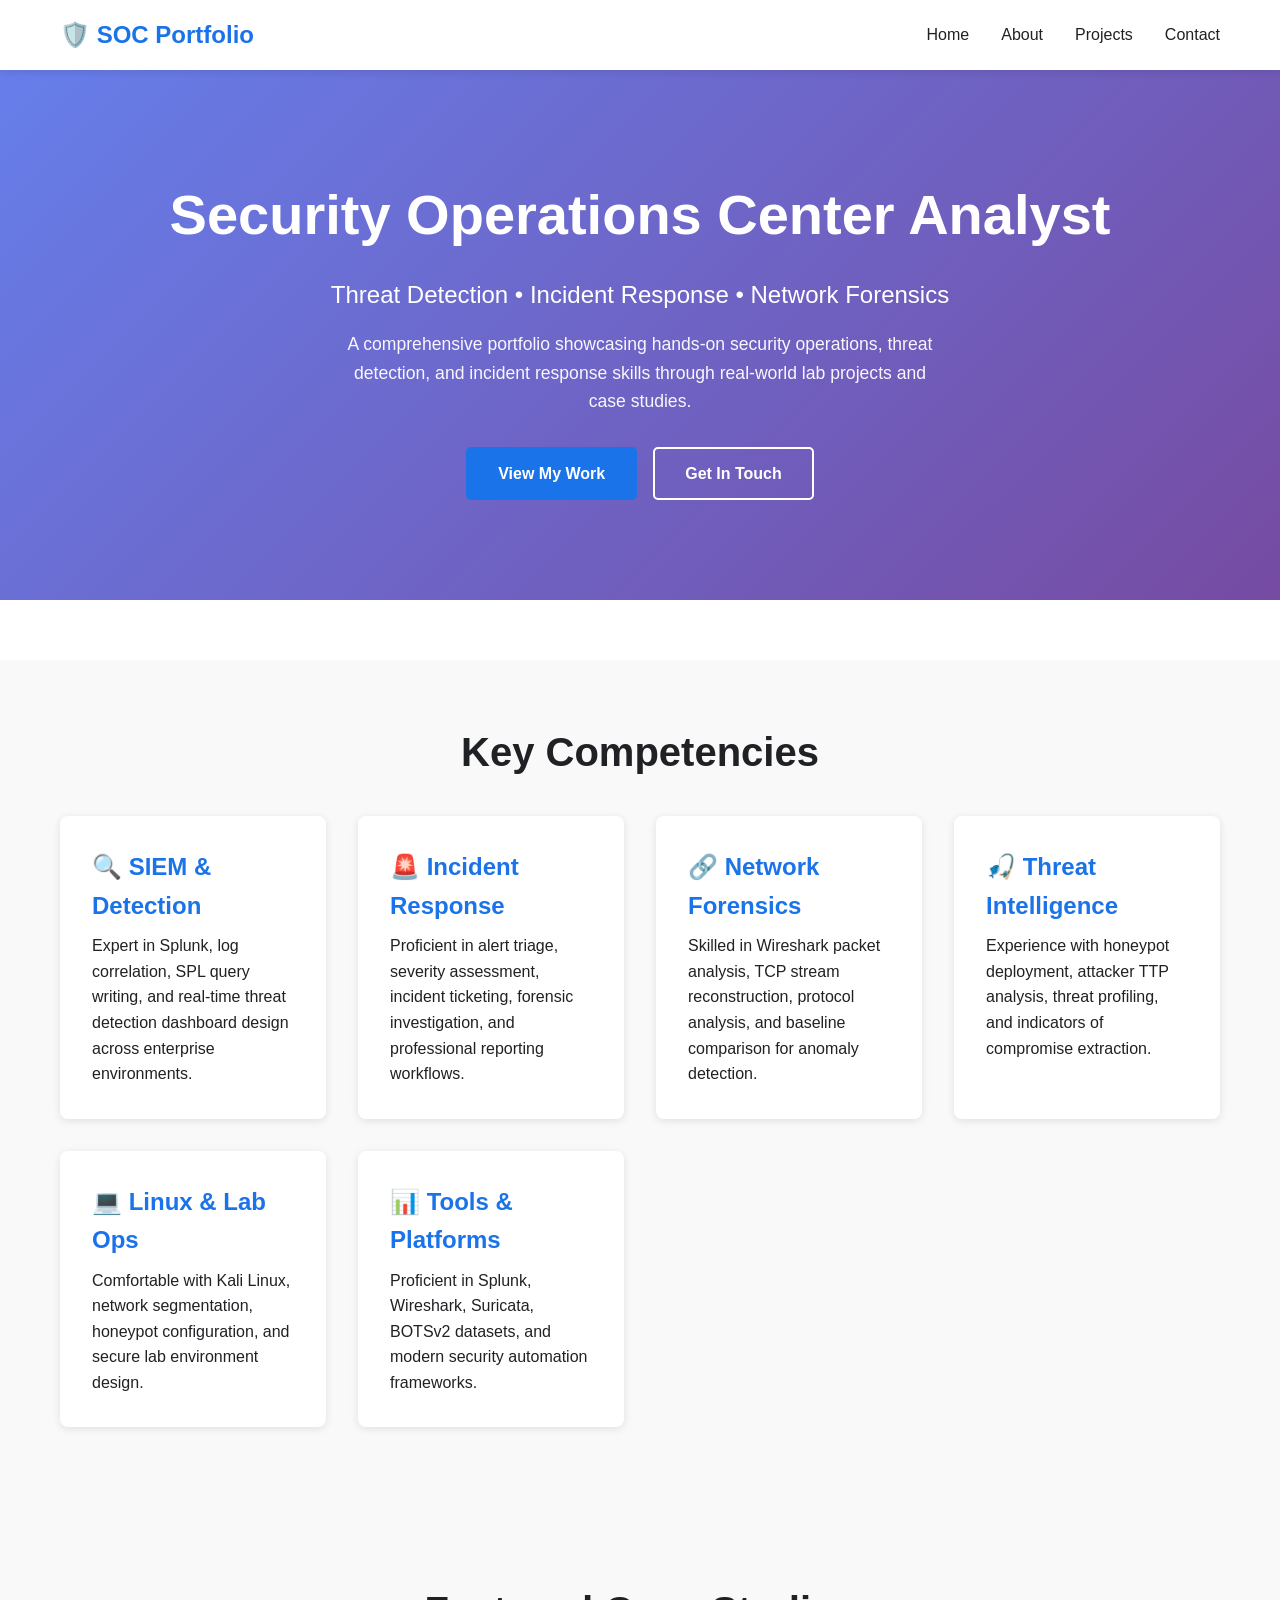
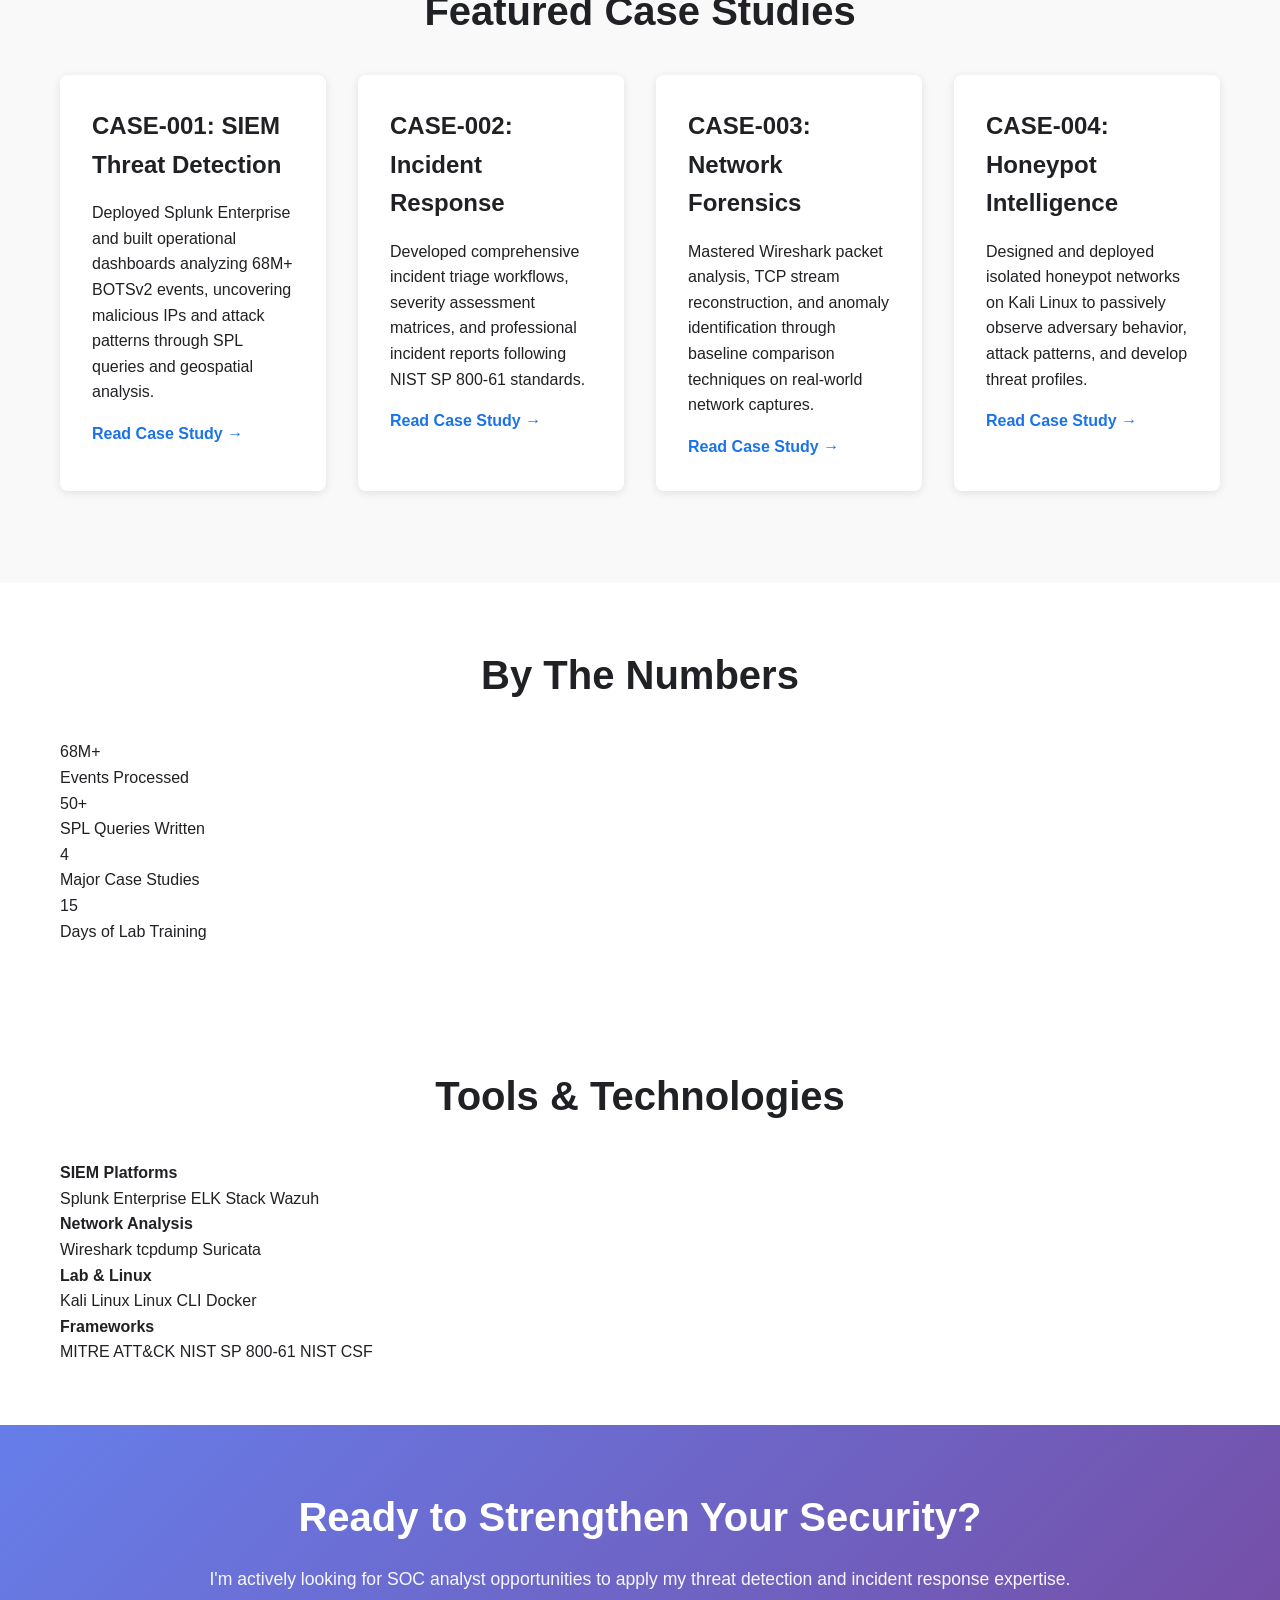
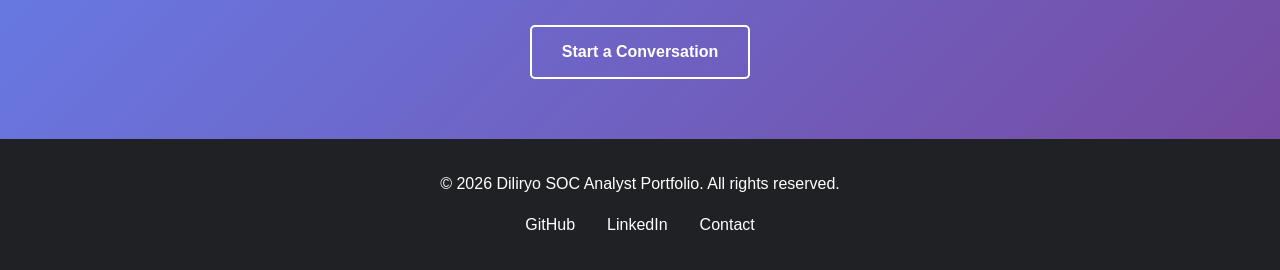
==== index.html @ 7dbeb52b "Create homepage index.html for portfolio website" ====
<!DOCTYPE html>
<html lang="en">
<head>
    <meta charset="UTF-8">
    <meta name="viewport" content="width=device-width, initial-scale=1.0">
    <title>SOC Analyst Portfolio | Threat Detection & Incident Response</title>
    <link rel="stylesheet" href="styles.css">
</head>
<body>
    <!-- Navigation -->
    <nav class="navbar">
        <div class="container">
            <div class="logo">🛡️ SOC Portfolio</div>
            <ul class="nav-links">
                <li><a href="index.html" class="active">Home</a></li>
                <li><a href="about.html">About</a></li>
                <li><a href="projects.html">Projects</a></li>
                <li><a href="contact.html">Contact</a></li>
            </ul>
        </div>
    </nav>

    <!-- Hero Section -->
    <section class="hero">
        <div class="container">
            <div class="hero-content">
                <h1>Security Operations Center Analyst</h1>
                <p class="tagline">Threat Detection • Incident Response • Network Forensics</p>
                <p class="subtitle">
                    A comprehensive portfolio showcasing hands-on security operations, threat detection, and incident response 
                    skills through real-world lab projects and case studies.
                </p>
                <div class="hero-buttons">
                    <a href="projects.html" class="btn btn-primary">View My Work</a>
                    <a href="contact.html" class="btn btn-secondary">Get In Touch</a>
                </div>
            </div>
        </div>
    </section>

    <!-- Skills Preview -->
    <section class="skills-preview">
        <div class="container">
            <h2>Key Competencies</h2>
            <div class="skills-grid">
                <div class="skill-card">
                    <h3>🔍 SIEM & Detection</h3>
                    <p>Expert in Splunk, log correlation, SPL query writing, and real-time threat detection dashboard design across enterprise environments.</p>
                </div>
                <div class="skill-card">
                    <h3>🚨 Incident Response</h3>
                    <p>Proficient in alert triage, severity assessment, incident ticketing, forensic investigation, and professional reporting workflows.</p>
                </div>
                <div class="skill-card">
                    <h3>🔗 Network Forensics</h3>
                    <p>Skilled in Wireshark packet analysis, TCP stream reconstruction, protocol analysis, and baseline comparison for anomaly detection.</p>
                </div>
                <div class="skill-card">
                    <h3>🎣 Threat Intelligence</h3>
                    <p>Experience with honeypot deployment, attacker TTP analysis, threat profiling, and indicators of compromise extraction.</p>
                </div>
                <div class="skill-card">
                    <h3>💻 Linux & Lab Ops</h3>
                    <p>Comfortable with Kali Linux, network segmentation, honeypot configuration, and secure lab environment design.</p>
                </div>
                <div class="skill-card">
                    <h3>📊 Tools & Platforms</h3>
                    <p>Proficient in Splunk, Wireshark, Suricata, BOTSv2 datasets, and modern security automation frameworks.</p>
                </div>
            </div>
        </div>
    </section>

    <!-- Featured Projects -->
    <section class="featured-projects">
        <div class="container">
            <h2>Featured Case Studies</h2>
            <div class="projects-grid">
                <div class="project-card">
                    <h3>CASE-001: SIEM Threat Detection</h3>
                    <p>Deployed Splunk Enterprise and built operational dashboards analyzing 68M+ BOTSv2 events, uncovering malicious IPs and attack patterns through SPL queries and geospatial analysis.</p>
                    <a href="projects.html#case-001">Read Case Study →</a>
                </div>
                <div class="project-card">
                    <h3>CASE-002: Incident Response</h3>
                    <p>Developed comprehensive incident triage workflows, severity assessment matrices, and professional incident reports following NIST SP 800-61 standards.</p>
                    <a href="projects.html#case-002">Read Case Study →</a>
                </div>
                <div class="project-card">
                    <h3>CASE-003: Network Forensics</h3>
                    <p>Mastered Wireshark packet analysis, TCP stream reconstruction, and anomaly identification through baseline comparison techniques on real-world network captures.</p>
                    <a href="projects.html#case-003">Read Case Study →</a>
                </div>
                <div class="project-card">
                    <h3>CASE-004: Honeypot Intelligence</h3>
                    <p>Designed and deployed isolated honeypot networks on Kali Linux to passively observe adversary behavior, attack patterns, and develop threat profiles.</p>
                    <a href="projects.html#case-004">Read Case Study →</a>
                </div>
            </div>
        </div>
    </section>

    <!-- Key Stats -->
    <section class="stats-section">
        <div class="container">
            <h2>By The Numbers</h2>
            <div class="stats-grid">
                <div class="stat-card">
                    <div class="stat-number">68M+</div>
                    <div class="stat-label">Events Processed</div>
                </div>
                <div class="stat-card">
                    <div class="stat-number">50+</div>
                    <div class="stat-label">SPL Queries Written</div>
                </div>
                <div class="stat-card">
                    <div class="stat-number">4</div>
                    <div class="stat-label">Major Case Studies</div>
                </div>
                <div class="stat-card">
                    <div class="stat-number">15</div>
                    <div class="stat-label">Days of Lab Training</div>
                </div>
            </div>
        </div>
    </section>

    <!-- Tools & Stack -->
    <section class="tools-section">
        <div class="container">
            <h2>Tools & Technologies</h2>
            <div class="tools-list">
                <div class="tool-group">
                    <h4>SIEM Platforms</h4>
                    <span class="tool-tag">Splunk Enterprise</span>
                    <span class="tool-tag">ELK Stack</span>
                    <span class="tool-tag">Wazuh</span>
                </div>
                <div class="tool-group">
                    <h4>Network Analysis</h4>
                    <span class="tool-tag">Wireshark</span>
                    <span class="tool-tag">tcpdump</span>
                    <span class="tool-tag">Suricata</span>
                </div>
                <div class="tool-group">
                    <h4>Lab & Linux</h4>
                    <span class="tool-tag">Kali Linux</span>
                    <span class="tool-tag">Linux CLI</span>
                    <span class="tool-tag">Docker</span>
                </div>
                <div class="tool-group">
                    <h4>Frameworks</h4>
                    <span class="tool-tag">MITRE ATT&CK</span>
                    <span class="tool-tag">NIST SP 800-61</span>
                    <span class="tool-tag">NIST CSF</span>
                </div>
            </div>
        </div>
    </section>

    <!-- Call To Action -->
    <section class="cta">
        <div class="container">
            <h2>Ready to Strengthen Your Security?</h2>
            <p>I'm actively looking for SOC analyst opportunities to apply my threat detection and incident response expertise.</p>
            <a href="contact.html" class="btn btn-secondary">Start a Conversation</a>
        </div>
    </section>

    <!-- Footer -->
    <footer class="footer">
        <div class="container">
            <p>&copy; 2026 SOC Analyst Portfolio. All rights reserved.</p>
            <div class="social-links">
                <a href="https://github.com/diliryo" target="_blank">GitHub</a>
                <a href="https://linkedin.com/in/yourprofile" target="_blank">LinkedIn</a>
                <a href="contact.html">Contact</a>
            </div>
        </div>
    </footer>

    <script src="script.js"></script>
</body>
</html>
---- styles.css ----
/* General Styles */
* {
    margin: 0;
    padding: 0;
    box-sizing: border-box;
}

:root {
    --primary-color: #1a73e8;
    --secondary-color: #34a853;
    --accent-color: #fbbc04;
    --dark-bg: #1f1f1f;
    --light-bg: #ffffff;
    --text-dark: #202124;
    --text-light: #5f6368;
    --border-color: #dadce0;
}

body {
    font-family: -apple-system, BlinkMacSystemFont, 'Segoe UI', Roboto, 'Helvetica Neue', Arial, sans-serif;
    line-height: 1.6;
    color: var(--text-dark);
    background-color: var(--light-bg);
}

html {
    scroll-behavior: smooth;
}

.container {
    max-width: 1200px;
    margin: 0 auto;
    padding: 0 20px;
}

/* Navigation Bar */
.navbar {
    background: var(--light-bg);
    box-shadow: 0 2px 8px rgba(0,0,0,0.1);
    position: sticky;
    top: 0;
    z-index: 100;
}

.navbar .container {
    display: flex;
    justify-content: space-between;
    align-items: center;
    padding: 1rem 20px;
}

.logo {
    font-size: 1.5rem;
    font-weight: 700;
    color: var(--primary-color);
}

.nav-links {
    display: flex;
    list-style: none;
    gap: 2rem;
}

.nav-links a {
    text-decoration: none;
    color: var(--text-dark);
    font-weight: 500;
    transition: color 0.3s ease;
    position: relative;
}

.nav-links a:hover,
.nav-links a.active {
    color: var(--primary-color);
}

.nav-links a.active::after {
    content: '';
    position: absolute;
    bottom: -5px;
    left: 0;
    width: 100%;
    height: 3px;
    background: var(--primary-color);
    border-radius: 2px;
}

/* Hero Section */
.hero {
    background: linear-gradient(135deg, #667eea 0%, #764ba2 100%);
    color: white;
    padding: 100px 20px;
    text-align: center;
    margin-bottom: 60px;
}

.hero-content h1 {
    font-size: 3.5rem;
    margin-bottom: 1rem;
    font-weight: 700;
}

.tagline {
    font-size: 1.5rem;
    margin-bottom: 1rem;
    font-weight: 500;
}

.subtitle {
    font-size: 1.1rem;
    opacity: 0.95;
    margin-bottom: 2rem;
    max-width: 600px;
    margin-left: auto;
    margin-right: auto;
}

.hero-buttons {
    display: flex;
    gap: 1rem;
    justify-content: center;
    flex-wrap: wrap;
}

/* Buttons */
.btn {
    padding: 12px 30px;
    border-radius: 5px;
    text-decoration: none;
    font-weight: 600;
    transition: all 0.3s ease;
    border: 2px solid transparent;
    cursor: pointer;
    display: inline-block;
}

.btn-primary {
    background: var(--primary-color);
    color: white;
}

.btn-primary:hover {
    background: #1557b0;
    transform: translateY(-2px);
    box-shadow: 0 4px 12px rgba(26, 115, 232, 0.3);
}

.btn-secondary {
    background: transparent;
    color: white;
    border: 2px solid white;
}

.btn-secondary:hover {
    background: white;
    color: var(--primary-color);
}

/* Sections */
section {
    padding: 60px 20px;
}

section h2 {
    font-size: 2.5rem;
    margin-bottom: 2rem;
    text-align: center;
    color: var(--text-dark);
}

section h3 {
    font-size: 1.5rem;
    margin-bottom: 1rem;
    color: var(--text-dark);
}

/* Skills Section */
.skills-preview,
.featured-projects {
    background: #f9f9f9;
}

.skills-grid,
.projects-grid {
    display: grid;
    grid-template-columns: repeat(auto-fit, minmax(250px, 1fr));
    gap: 2rem;
    margin-bottom: 2rem;
}

.skill-card,
.project-card {
    background: white;
    padding: 2rem;
    border-radius: 8px;
    box-shadow: 0 2px 8px rgba(0,0,0,0.1);
    transition: all 0.3s ease;
}

.skill-card:hover,
.project-card:hover {
    transform: translateY(-5px);
    box-shadow: 0 8px 16px rgba(0,0,0,0.15);
}

.skill-card h3 {
    color: var(--primary-color);
    margin-bottom: 0.5rem;
}

.project-card a {
    color: var(--primary-color);
    text-decoration: none;
    font-weight: 600;
    display: inline-block;
    margin-top: 1rem;
    transition: color 0.3s ease;
}

.project-card a:hover {
    color: var(--secondary-color);
}

/* CTA Section */
.cta {
    background: linear-gradient(135deg, #667eea 0%, #764ba2 100%);
    color: white;
    text-align: center;
}

.cta h2 {
    color: white;
    margin-bottom: 1rem;
}

.cta p {
    font-size: 1.1rem;
    margin-bottom: 2rem;
    opacity: 0.95;
}

/* Footer */
.footer {
    background: var(--text-dark);
    color: white;
    text-align: center;
    padding: 2rem;
}

.footer .container {
    display: flex;
    flex-direction: column;
    gap: 1rem;
}

.social-links {
    display: flex;
    gap: 2rem;
    justify-content: center;
}

.social-links a {
    color: white;
    text-decoration: none;
    transition: color 0.3s ease;
}

.social-links a:hover {
    color: var(--primary-color);
}

/* About Page */
.about-section {
    padding: 60px 20px;
}

.about-content {
    margin-bottom: 3rem;
}

.about-text ul {
    list-style: none;
    padding-left: 0;
}

.about-text li {
    padding: 0.5rem 0;
    padding-left: 1.5rem;
    position: relative;
}

.about-text li::before {
    content: "✓";
    position: absolute;
    left: 0;
    color: var(--secondary-color);
    font-weight: bold;
}

.skills-categories {
    display: grid;
    grid-template-columns: repeat(auto-fit, minmax(250px, 1fr));
    gap: 2rem;
    margin-bottom: 3rem;
}

.skill-category {
    background: #f9f9f9;
    padding: 1.5rem;
    border-radius: 8px;
    border-left: 4px solid var(--primary-color);
}

.skill-category ul {
    list-style: none;
    padding-left: 0;
}

.skill-category li {
    padding: 0.5rem 0;
    color: var(--text-light);
}

.certifications-list {
    display: grid;
    grid-template-columns: repeat(auto-fit, minmax(200px, 1fr));
    gap: 2rem;
}

.certification {
    background: white;
    border: 2px solid var(--primary-color);
    border-radius: 8px;
    padding: 2rem;
    text-align: center;
    transition: all 0.3s ease;
}

.certification:hover {
    transform: translateY(-5px);
    box-shadow: 0 8px 16px rgba(26, 115, 232, 0.2);
}

/* Projects Page */
.projects-section {
    padding: 60px 20px;
}

.section-intro {
    text-align: center;
    font-size: 1.1rem;
    color: var(--text-light);
    margin-bottom: 3rem;
}

.projects-detailed {
    display: flex;
    flex-direction: column;
    gap: 2rem;
}

.project-detail {
    background: white;
    border: 1px solid var(--border-color);
    border-radius: 8px;
    padding: 2rem;
    box-shadow: 0 2px 8px rgba(0,0,0,0.08);
    transition: all 0.3s ease;
}

.project-detail:hover {
    box-shadow: 0 8px 16px rgba(0,0,0,0.12);
}

.project-header {
    display: flex;
    justify-content: space-between;
    align-items: center;
    margin-bottom: 1rem;
    border-bottom: 2px solid var(--border-color);
    padding-bottom: 1rem;
}

.project-header h2 {
    font-size: 1.8rem;
    margin: 0;
}

.project-date {
    background: var(--primary-color);
    color: white;
    padding: 0.5rem 1rem;
    border-radius: 20px;
    font-size: 0.9rem;
    font-weight: 600;
}

.project-description {
    font-size: 1.1rem;
    color: var(--text-light);
    margin-bottom: 1.5rem;
    line-height: 1.8;
}

.project-details h4 {
    color: var(--primary-color);
    margin-top: 1.5rem;
    margin-bottom: 0.5rem;
}

.project-details ul {
    list-style: none;
    padding-left: 1rem;
    margin-bottom: 1.5rem;
}

.project-details li {
    padding: 0.5rem 0;
    padding-left: 1.5rem;
    position: relative;
    color: var(--text-light);
}

.project-details li::before {
    content: "→";
    position: absolute;
    left: 0;
    color: var(--secondary-color);
    font-weight: bold;
}

.tech-tags {
    display: flex;
    flex-wrap: wrap;
    gap: 0.5rem;
}

.tag {
    background: #e8f0fe;
    color: var(--primary-color);
    padding: 0.4rem 0.8rem;
    border-radius: 20px;
    font-size: 0.9rem;
    font-weight: 600;
}

/* Contact Page */
.contact-section h1 {
    font-size: 2.5rem;
    margin-bottom: 1rem;
}

.contact-content {
    display: grid;
    grid-template-columns: 1fr 1fr;
    gap: 3rem;
    margin-bottom: 3rem;
}

.contact-info h2,
.contact-form-container h2 {
    font-size: 1.5rem;
    margin-bottom: 2rem;
    color: var(--text-dark);
}

.contact-method {
    margin-bottom: 2rem;
    padding-bottom: 2rem;
    border-bottom: 1px solid var(--border-color);
}

.contact-method h3 {
    color: var(--primary-color);
    margin-bottom: 0.5rem;
}

.contact-method p {
    margin: 0.5rem 0;
}

.contact-method a {
    color: var(--primary-color);
    text-decoration: none;
}

.contact-method a:hover {
    text-decoration: underline;
}

.note {
    font-size: 0.9rem;
    color: var(--text-light);
    font-style: italic;
}

/* Contact Form */
.contact-form {
    background: #f9f9f9;
    padding: 2rem;
    border-radius: 8px;
}

.form-group {
    margin-bottom: 1.5rem;
}

.form-group label {
    display: block;
    margin-bottom: 0.5rem;
    font-weight: 600;
    color: var(--text-dark);
}

.form-group input,
.form-group textarea {
    width: 100%;
    padding: 0.8rem;
    border: 1px solid var(--border-color);
    border-radius: 5px;
    font-family: inherit;
    font-size: 1rem;
}

.form-group input:focus,
.form-group textarea:focus {
    outline: none;
    border-color: var(--primary-color);
    box-shadow: 0 0 0 3px rgba(26, 115, 232, 0.1);
}

.form-note {
    font-size: 0.9rem;
    color: var(--text-light);
    margin-top: 1rem;
}

.availability-section {
    background: #f9f9f9;
    padding: 2rem;
    border-radius: 8px;
}

.availability-info {
    display: grid;
    grid-template-columns: repeat(auto-fit, minmax(250px, 1fr));
    gap: 2rem;
}

.availability-item h3 {
    color: var(--secondary-color);
    margin-bottom: 0.5rem;
}

/* Responsive Design */
@media (max-width: 768px) {
    .hero-content h1 {
        font-size: 2.5rem;
    }

    .tagline {
        font-size: 1.2rem;
    }

    .nav-links {
        gap: 1rem;
        font-size: 0.9rem;
    }

    .contact-content {
        grid-template-columns: 1fr;
    }

    .project-header {
        flex-direction: column;
        align-items: flex-start;
        gap: 1rem;
    }

    section h2 {
        font-size: 2rem;
    }

    .skills-grid,
    .projects-grid {
        grid-template-columns: 1fr;
    }

    .hero-buttons {
        flex-direction: column;
    }

    .btn {
        width: 100%;
        text-align: center;
    }
}
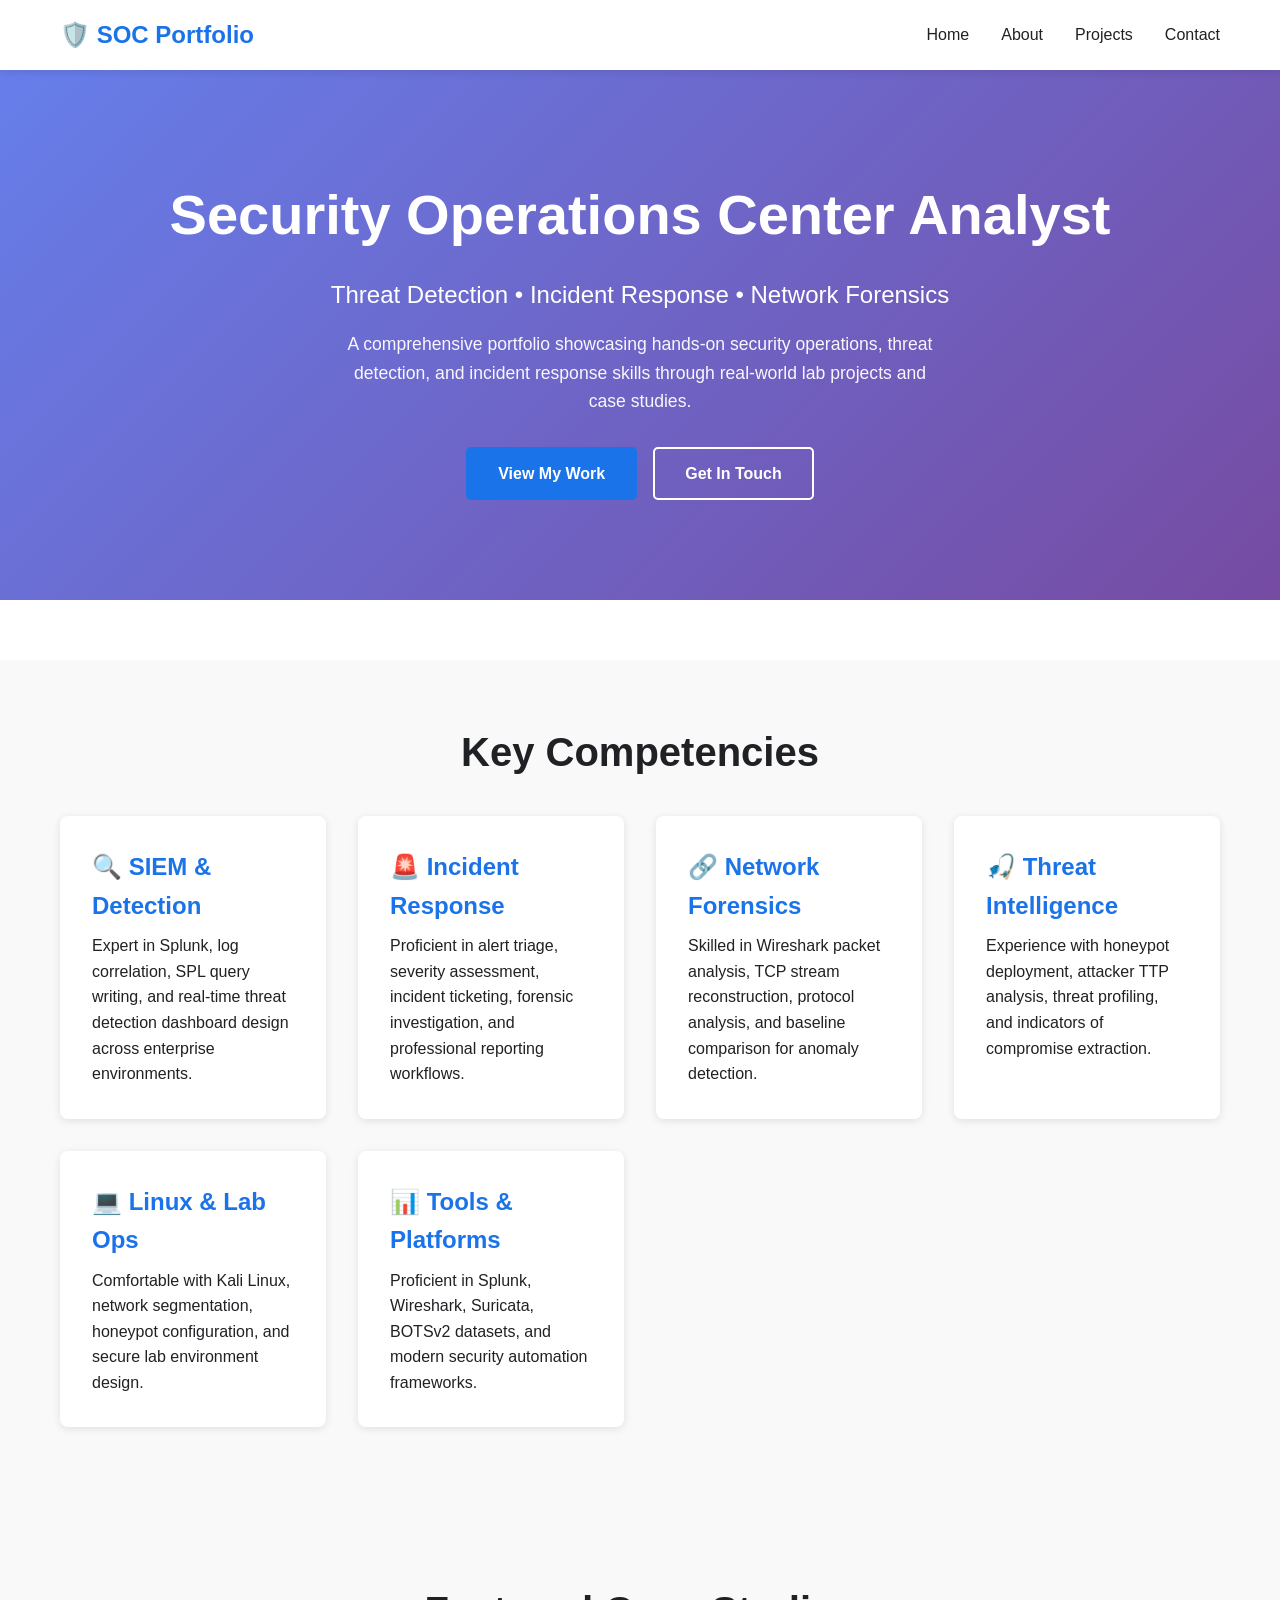
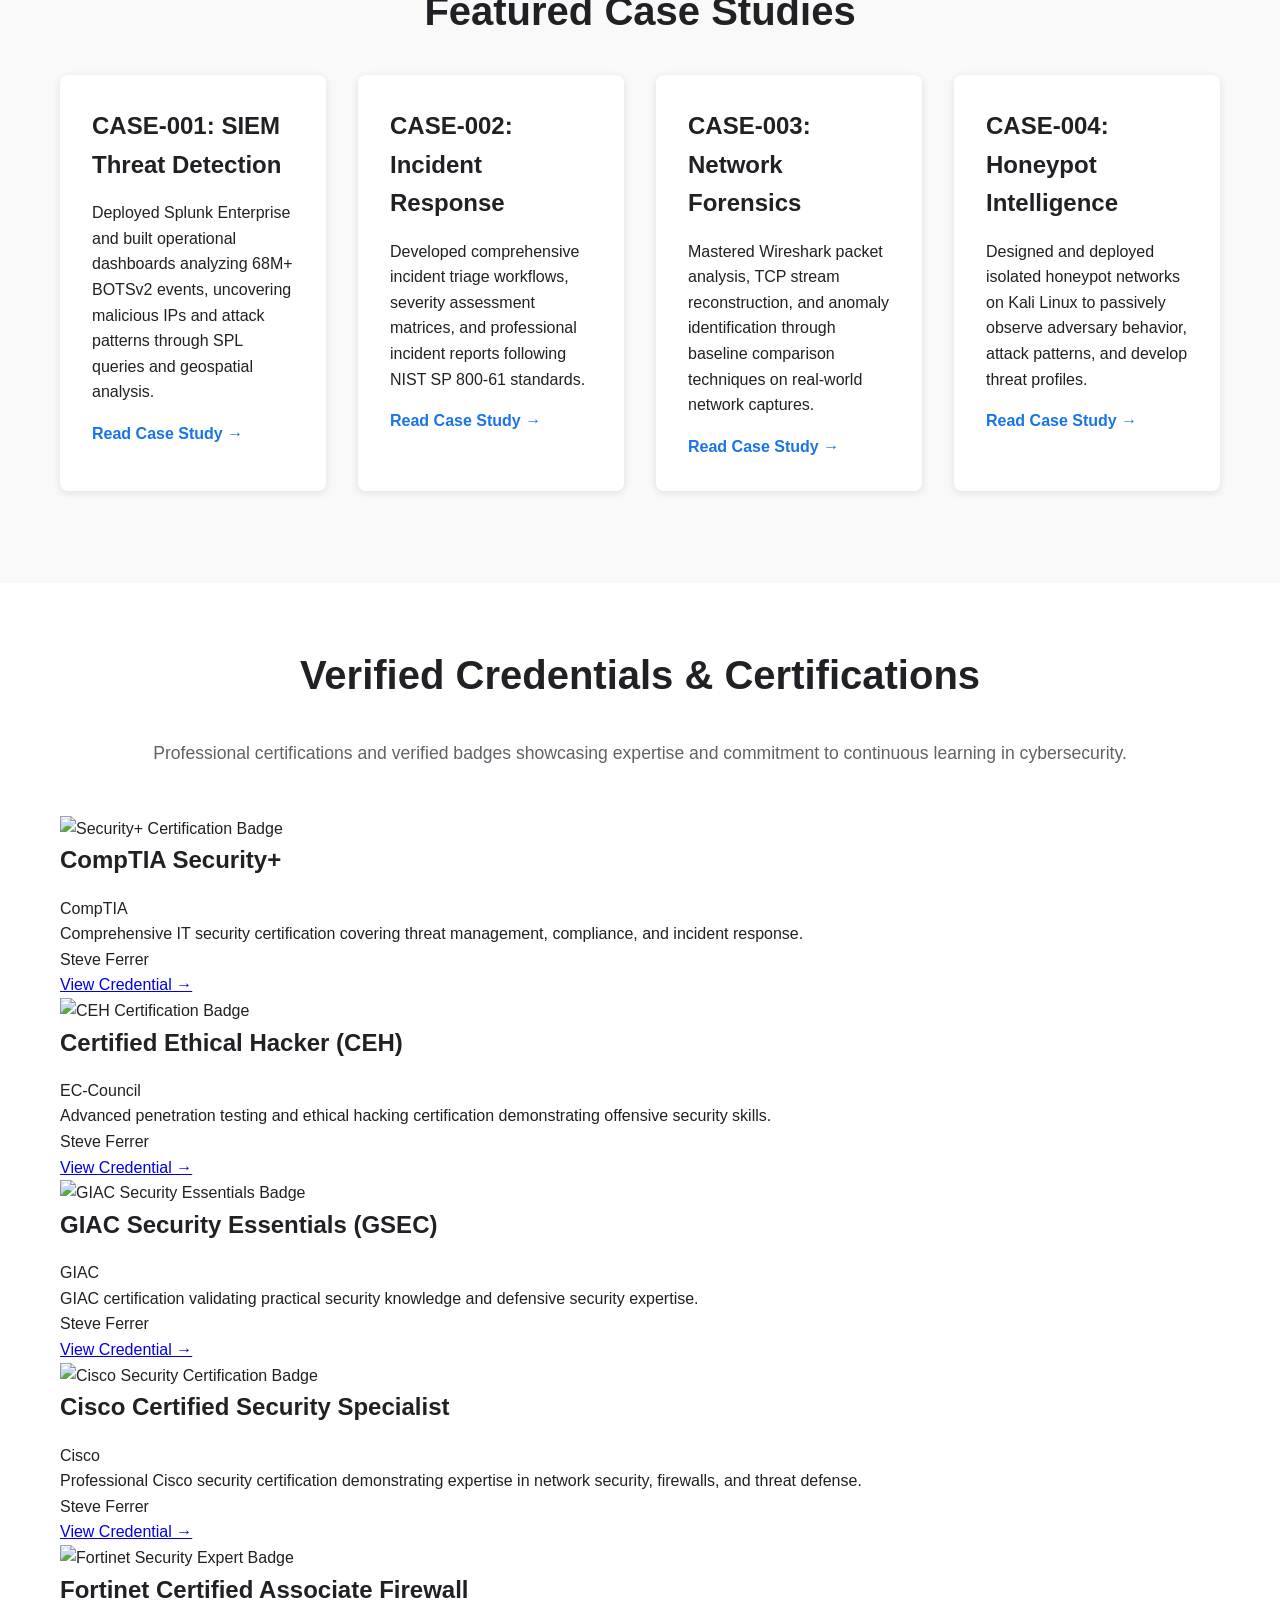
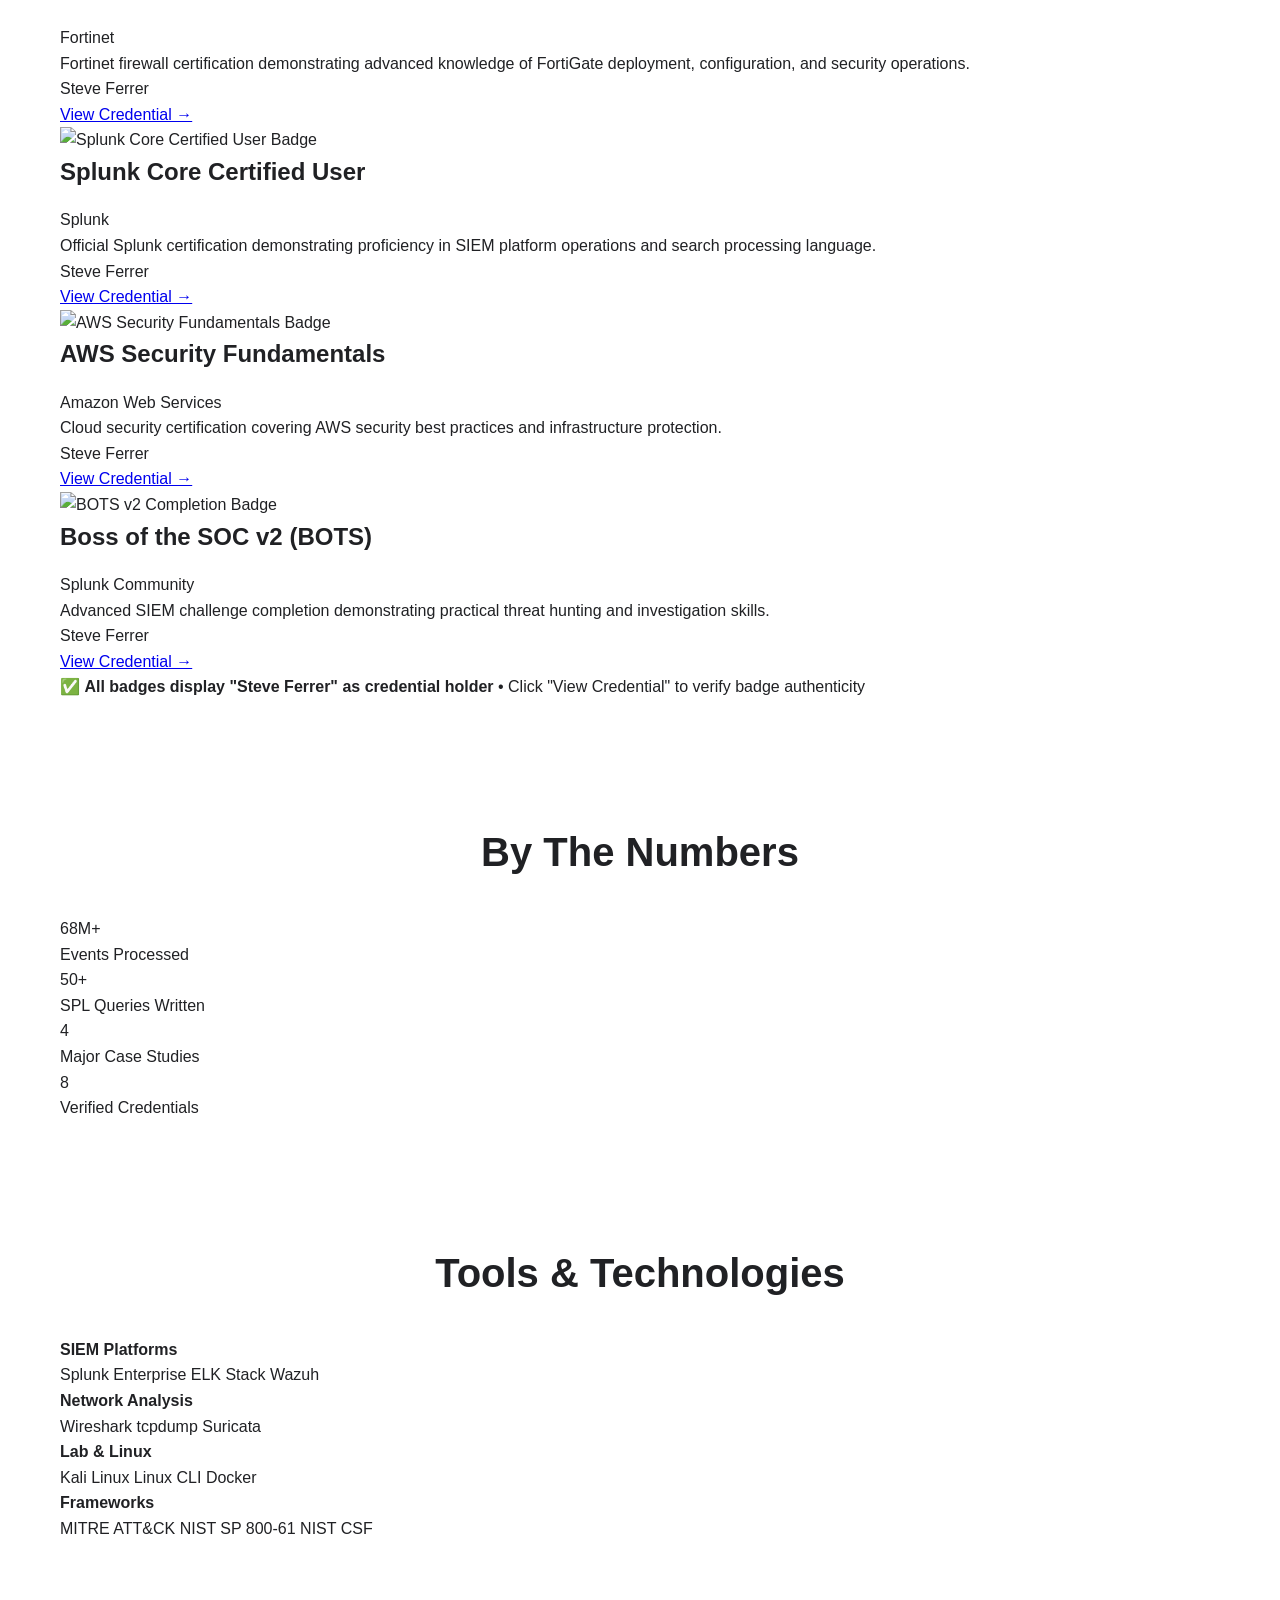
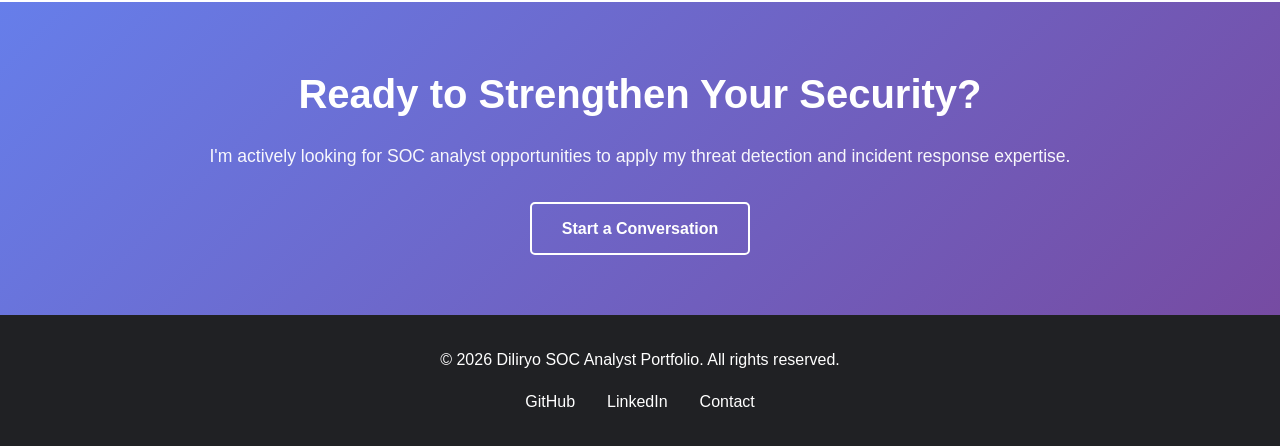
==== commit 3897d80c: "Update index.html" ====
--- a/index.html
+++ b/index.html
@@ -100,6 +100,116 @@
         </div>
     </section>
 
+    <!-- Credentials & Badges Section -->
+    <section class="credentials-section">
+        <div class="container">
+            <h2>Verified Credentials & Certifications</h2>
+            <p class="section-intro">Professional certifications and verified badges showcasing expertise and commitment to continuous learning in cybersecurity.</p>
+            
+            <div class="credentials-grid">
+                <!-- Credential Card 1 -->
+                <div class="credential-card">
+                    <div class="credential-badge">
+                        <img src="./images/security-plus-badge.png" alt="Security+ Certification Badge">
+                    </div>
+                    <h3>CompTIA Security+</h3>
+                    <p class="credential-issuer">CompTIA</p>
+                    <p class="credential-description">Comprehensive IT security certification covering threat management, compliance, and incident response.</p>
+                    <p class="credential-name">Steve Ferrer</p>
+                    <a href="#" class="verify-link">View Credential →</a>
+                </div>
+
+                <!-- Credential Card 2 -->
+                <div class="credential-card">
+                    <div class="credential-badge">
+                        <img src="./images/ceh-badge.png" alt="CEH Certification Badge">
+                    </div>
+                    <h3>Certified Ethical Hacker (CEH)</h3>
+                    <p class="credential-issuer">EC-Council</p>
+                    <p class="credential-description">Advanced penetration testing and ethical hacking certification demonstrating offensive security skills.</p>
+                    <p class="credential-name">Steve Ferrer</p>
+                    <a href="#" class="verify-link">View Credential →</a>
+                </div>
+
+                <!-- Credential Card 3 -->
+                <div class="credential-card">
+                    <div class="credential-badge">
+                        <img src="./images/gsec-badge.png" alt="GIAC Security Essentials Badge">
+                    </div>
+                    <h3>GIAC Security Essentials (GSEC)</h3>
+                    <p class="credential-issuer">GIAC</p>
+                    <p class="credential-description">GIAC certification validating practical security knowledge and defensive security expertise.</p>
+                    <p class="credential-name">Steve Ferrer</p>
+                    <a href="#" class="verify-link">View Credential →</a>
+                </div>
+
+                <!-- Credential Card 4 -->
+                <div class="credential-card">
+                    <div class="credential-badge">
+                        <img src="./images/cisco-badge.png" alt="Cisco Security Certification Badge">
+                    </div>
+                    <h3>Cisco Certified Security Specialist</h3>
+                    <p class="credential-issuer">Cisco</p>
+                    <p class="credential-description">Professional Cisco security certification demonstrating expertise in network security, firewalls, and threat defense.</p>
+                    <p class="credential-name">Steve Ferrer</p>
+                    <a href="#" class="verify-link">View Credential →</a>
+                </div>
+
+                <!-- Credential Card 5 -->
+                <div class="credential-card">
+                    <div class="credential-badge">
+                        <img src="./images/fortinet-badge.png" alt="Fortinet Security Expert Badge">
+                    </div>
+                    <h3>Fortinet Certified Associate Firewall</h3>
+                    <p class="credential-issuer">Fortinet</p>
+                    <p class="credential-description">Fortinet firewall certification demonstrating advanced knowledge of FortiGate deployment, configuration, and security operations.</p>
+                    <p class="credential-name">Steve Ferrer</p>
+                    <a href="#" class="verify-link">View Credential →</a>
+                </div>
+
+                <!-- Credential Card 6 -->
+                <div class="credential-card">
+                    <div class="credential-badge">
+                        <img src="./images/splunk-badge.png" alt="Splunk Core Certified User Badge">
+                    </div>
+                    <h3>Splunk Core Certified User</h3>
+                    <p class="credential-issuer">Splunk</p>
+                    <p class="credential-description">Official Splunk certification demonstrating proficiency in SIEM platform operations and search processing language.</p>
+                    <p class="credential-name">Steve Ferrer</p>
+                    <a href="#" class="verify-link">View Credential →</a>
+                </div>
+
+                <!-- Credential Card 7 -->
+                <div class="credential-card">
+                    <div class="credential-badge">
+                        <img src="./images/aws-badge.png" alt="AWS Security Fundamentals Badge">
+                    </div>
+                    <h3>AWS Security Fundamentals</h3>
+                    <p class="credential-issuer">Amazon Web Services</p>
+                    <p class="credential-description">Cloud security certification covering AWS security best practices and infrastructure protection.</p>
+                    <p class="credential-name">Steve Ferrer</p>
+                    <a href="#" class="verify-link">View Credential →</a>
+                </div>
+
+                <!-- Credential Card 8 -->
+                <div class="credential-card">
+                    <div class="credential-badge">
+                        <img src="./images/botsv2-badge.png" alt="BOTS v2 Completion Badge">
+                    </div>
+                    <h3>Boss of the SOC v2 (BOTS)</h3>
+                    <p class="credential-issuer">Splunk Community</p>
+                    <p class="credential-description">Advanced SIEM challenge completion demonstrating practical threat hunting and investigation skills.</p>
+                    <p class="credential-name">Steve Ferrer</p>
+                    <a href="#" class="verify-link">View Credential →</a>
+                </div>
+            </div>
+
+            <div class="badge-upload-info">
+                <p>✅ <strong>All badges display "Steve Ferrer" as credential holder</strong> • Click "View Credential" to verify badge authenticity</p>
+            </div>
+        </div>
+    </section>
+
     <!-- Key Stats -->
     <section class="stats-section">
         <div class="container">
@@ -118,8 +228,8 @@
                     <div class="stat-label">Major Case Studies</div>
                 </div>
                 <div class="stat-card">
-                    <div class="stat-number">15</div>
-                    <div class="stat-label">Days of Lab Training</div>
+                    <div class="stat-number">8</div>
+                    <div class="stat-label">Verified Credentials</div>
                 </div>
             </div>
         </div>
@@ -170,10 +280,10 @@
     <!-- Footer -->
     <footer class="footer">
         <div class="container">
-            <p>&copy; 2026 SOC Analyst Portfolio. All rights reserved.</p>
+            <p>&copy; 2026 Steve Ferrer - SOC Analyst Portfolio. All rights reserved.</p>
             <div class="social-links">
                 <a href="https://github.com/diliryo" target="_blank">GitHub</a>
-                <a href="https://linkedin.com/in/yourprofile" target="_blank">LinkedIn</a>
+                <a href="https://linkedin.com/in/stve-ferrer" target="_blank">LinkedIn</a>
                 <a href="contact.html">Contact</a>
             </div>
         </div>
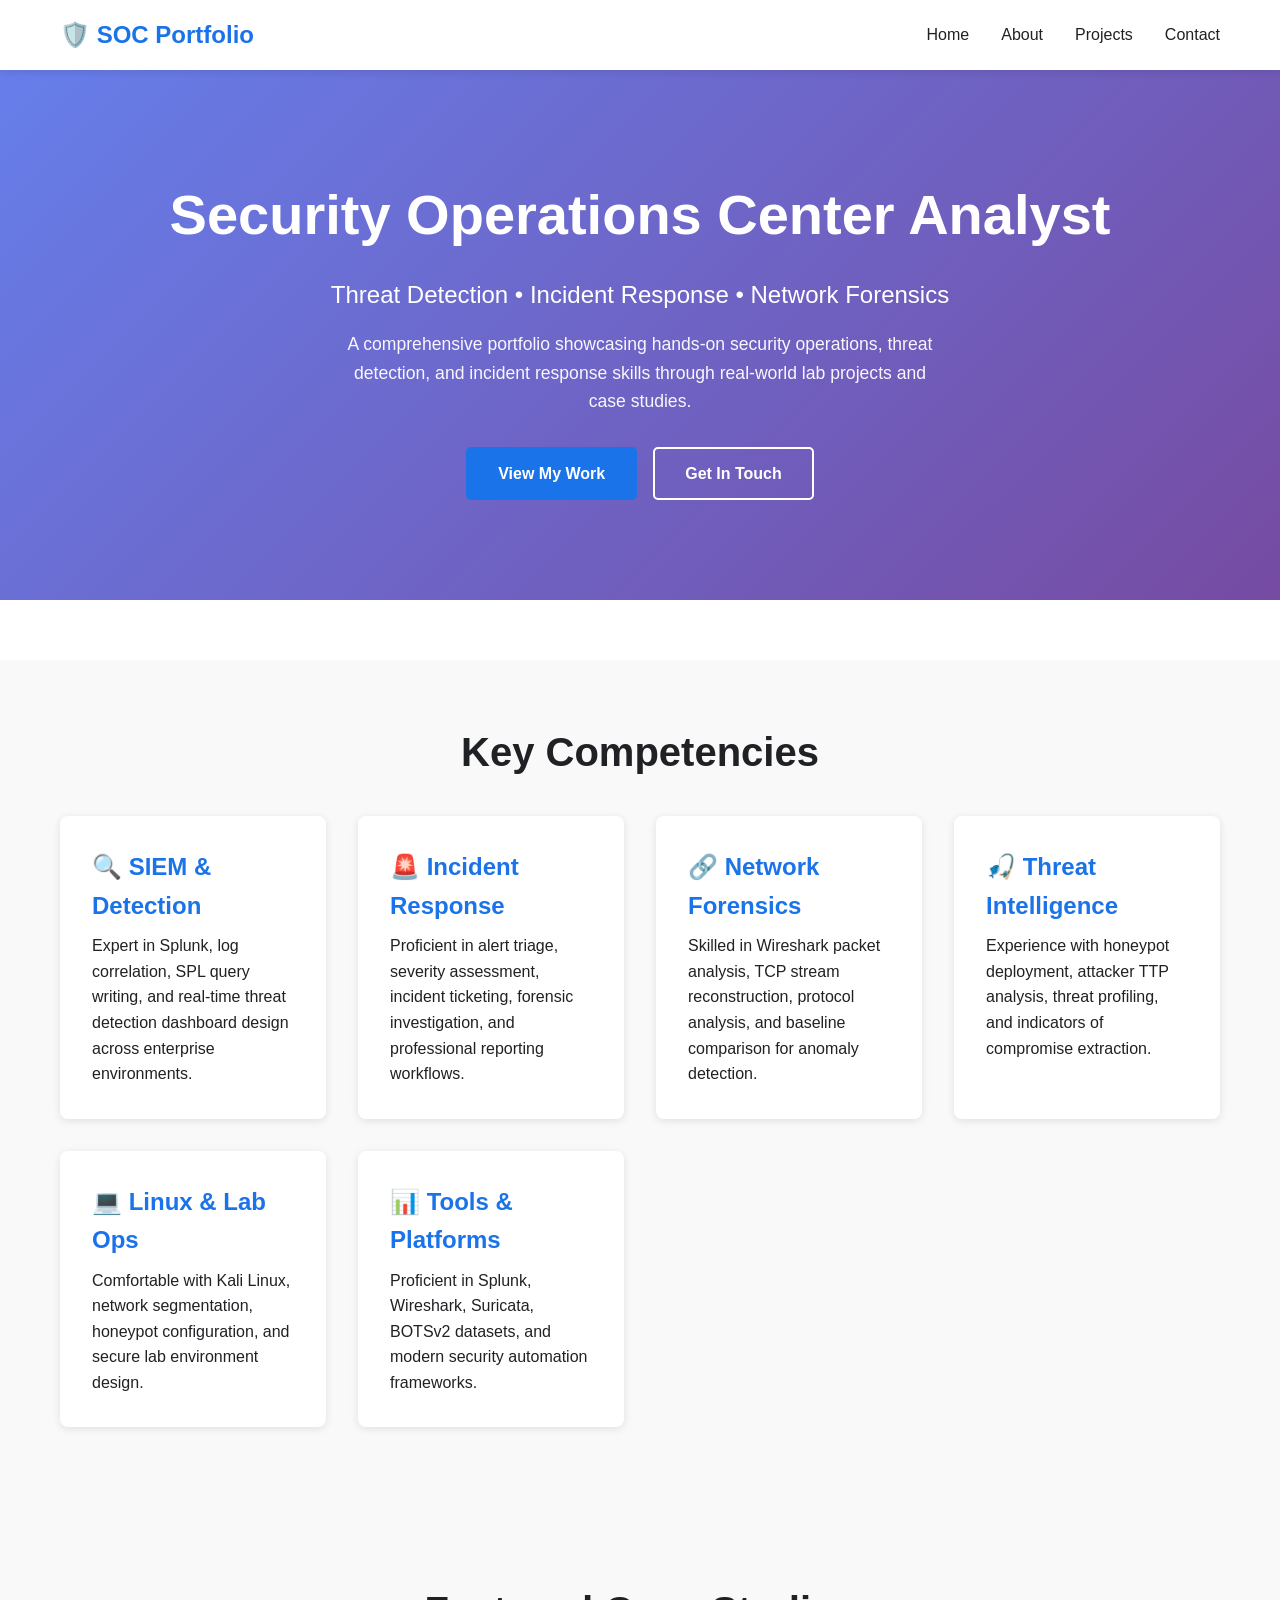
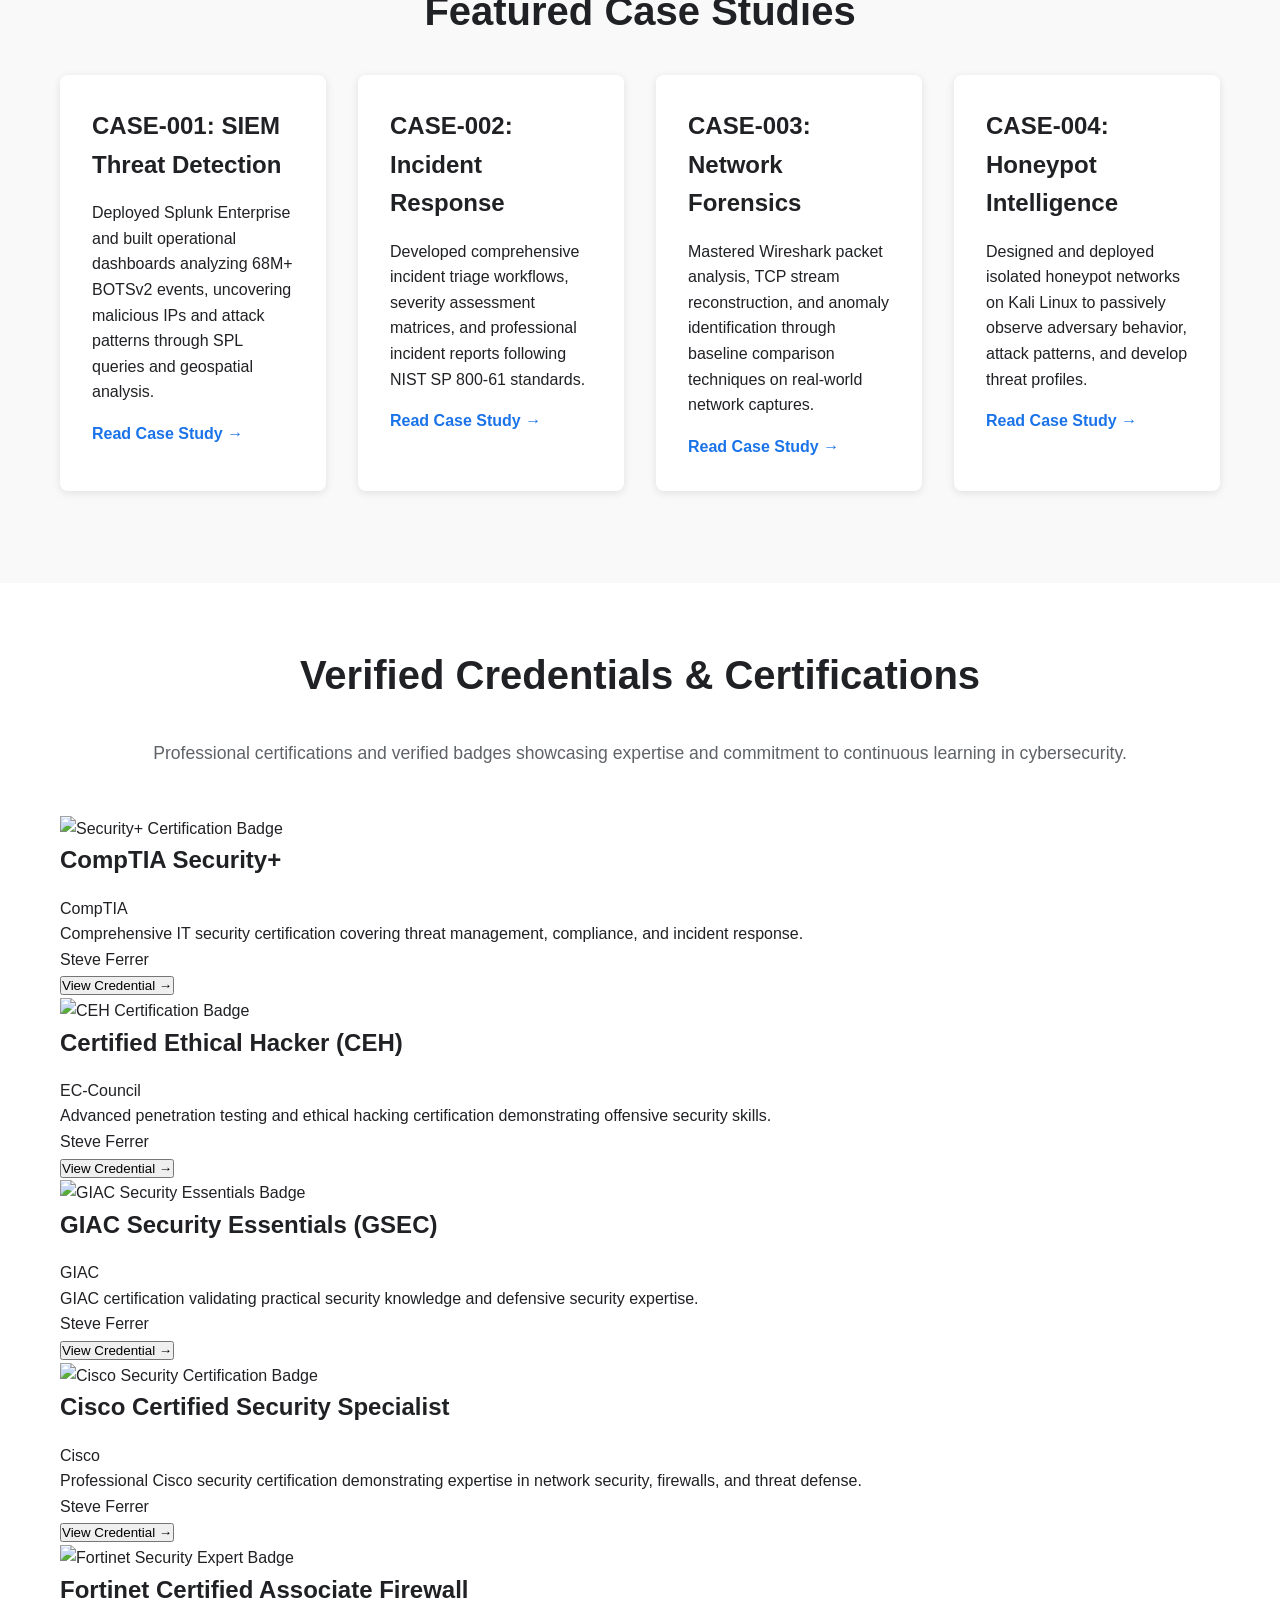
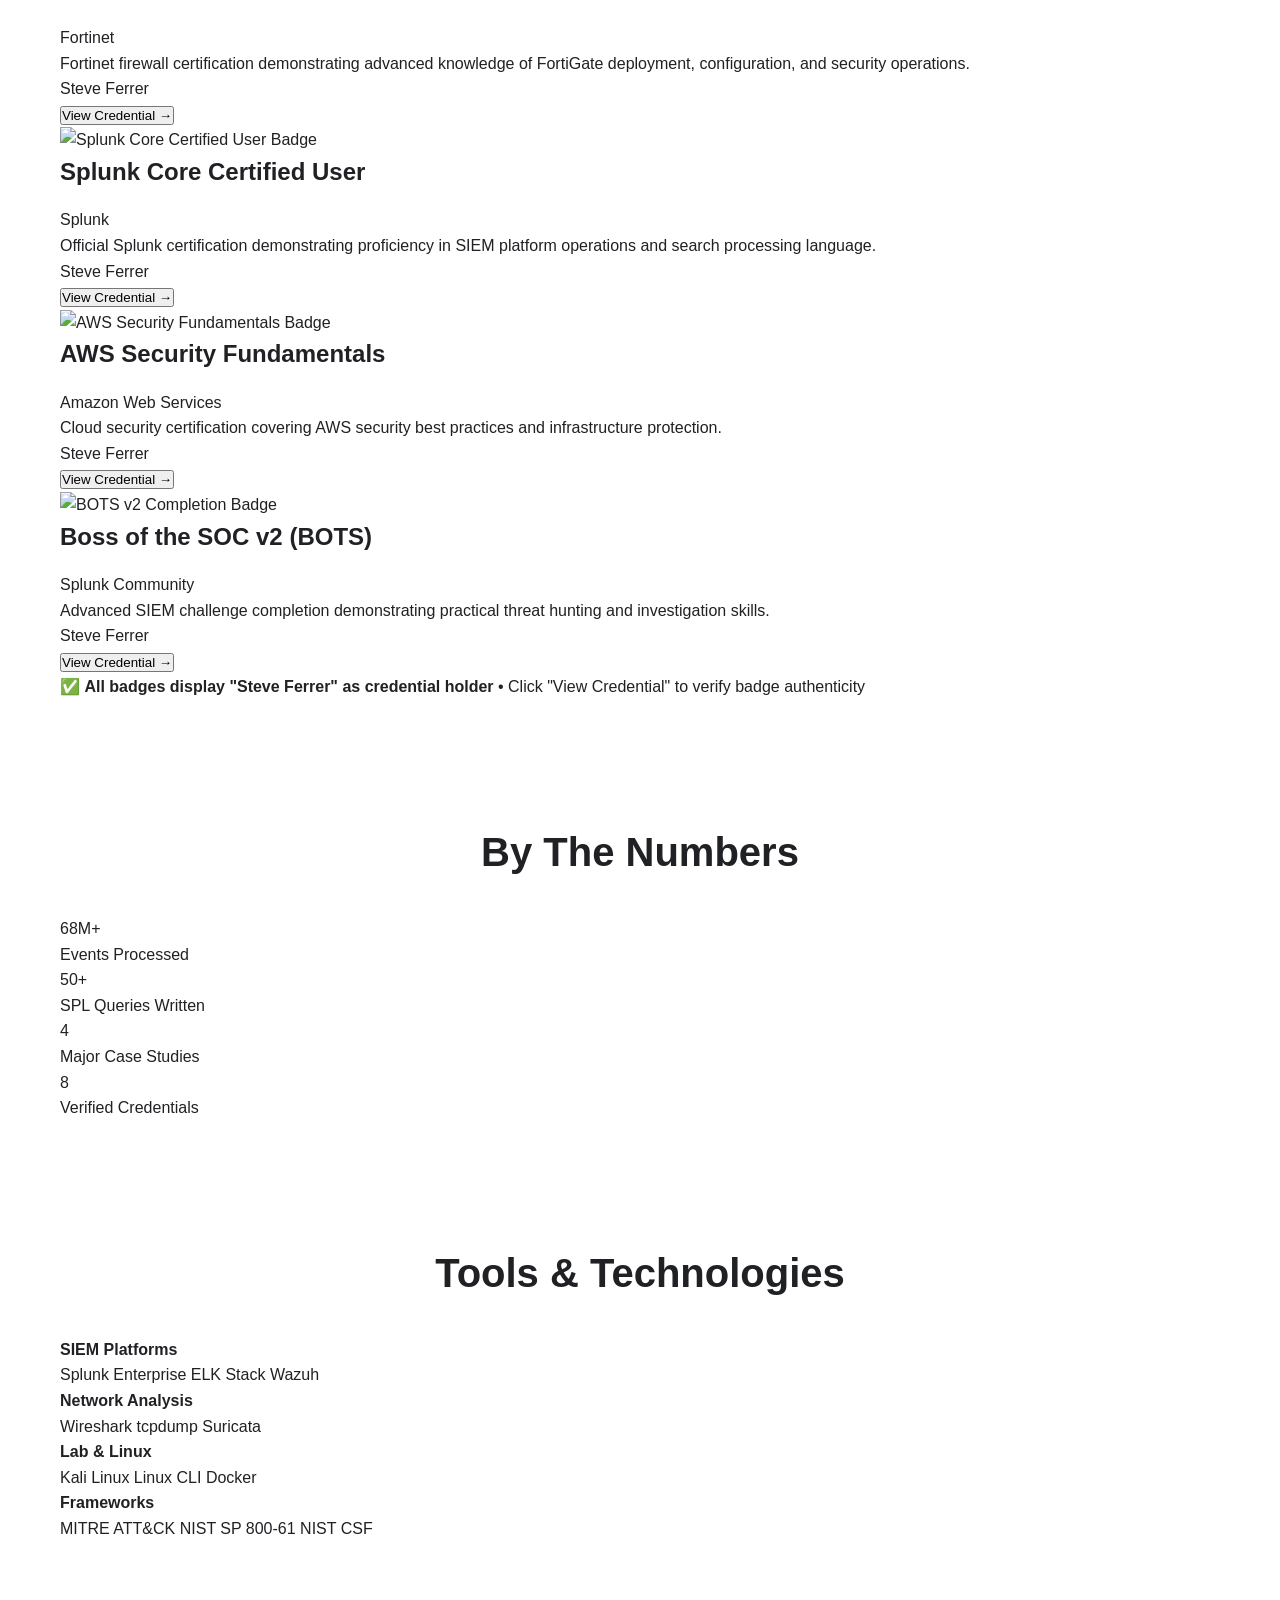
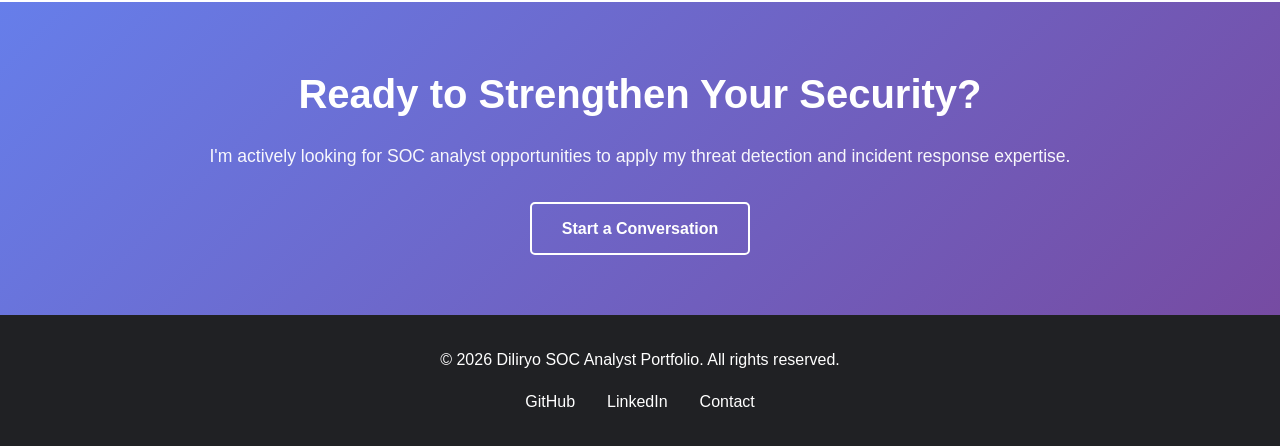
==== commit 34074c01: "Update index.html" ====
--- a/index.html
+++ b/index.html
@@ -116,7 +116,7 @@
                     <p class="credential-issuer">CompTIA</p>
                     <p class="credential-description">Comprehensive IT security certification covering threat management, compliance, and incident response.</p>
                     <p class="credential-name">Steve Ferrer</p>
-                    <a href="#" class="verify-link">View Credential →</a>
+                    <button class="verify-link" onclick="openCertModal('security-plus-cert')">View Credential →</button>
                 </div>
 
                 <!-- Credential Card 2 -->
@@ -128,7 +128,7 @@
                     <p class="credential-issuer">EC-Council</p>
                     <p class="credential-description">Advanced penetration testing and ethical hacking certification demonstrating offensive security skills.</p>
                     <p class="credential-name">Steve Ferrer</p>
-                    <a href="#" class="verify-link">View Credential →</a>
+                    <button class="verify-link" onclick="openCertModal('security-plus-cert')">View Credential →</button>
                 </div>
 
                 <!-- Credential Card 3 -->
@@ -140,7 +140,7 @@
                     <p class="credential-issuer">GIAC</p>
                     <p class="credential-description">GIAC certification validating practical security knowledge and defensive security expertise.</p>
                     <p class="credential-name">Steve Ferrer</p>
-                    <a href="#" class="verify-link">View Credential →</a>
+                   <button class="verify-link" onclick="openCertModal('security-plus-cert')">View Credential →</button>
                 </div>
 
                 <!-- Credential Card 4 -->
@@ -152,7 +152,7 @@
                     <p class="credential-issuer">Cisco</p>
                     <p class="credential-description">Professional Cisco security certification demonstrating expertise in network security, firewalls, and threat defense.</p>
                     <p class="credential-name">Steve Ferrer</p>
-                    <a href="#" class="verify-link">View Credential →</a>
+                    <button class="verify-link" onclick="openCertModal('security-plus-cert')">View Credential →</button>
                 </div>
 
                 <!-- Credential Card 5 -->
@@ -164,7 +164,7 @@
                     <p class="credential-issuer">Fortinet</p>
                     <p class="credential-description">Fortinet firewall certification demonstrating advanced knowledge of FortiGate deployment, configuration, and security operations.</p>
                     <p class="credential-name">Steve Ferrer</p>
-                    <a href="#" class="verify-link">View Credential →</a>
+                   <button class="verify-link" onclick="openCertModal('security-plus-cert')">View Credential →</button>
                 </div>
 
                 <!-- Credential Card 6 -->
@@ -176,7 +176,7 @@
                     <p class="credential-issuer">Splunk</p>
                     <p class="credential-description">Official Splunk certification demonstrating proficiency in SIEM platform operations and search processing language.</p>
                     <p class="credential-name">Steve Ferrer</p>
-                    <a href="#" class="verify-link">View Credential →</a>
+                    <button class="verify-link" onclick="openCertModal('security-plus-cert')">View Credential →</button>
                 </div>
 
                 <!-- Credential Card 7 -->
@@ -188,7 +188,7 @@
                     <p class="credential-issuer">Amazon Web Services</p>
                     <p class="credential-description">Cloud security certification covering AWS security best practices and infrastructure protection.</p>
                     <p class="credential-name">Steve Ferrer</p>
-                    <a href="#" class="verify-link">View Credential →</a>
+                   <button class="verify-link" onclick="openCertModal('security-plus-cert')">View Credential →</button>
                 </div>
 
                 <!-- Credential Card 8 -->
@@ -200,7 +200,7 @@
                     <p class="credential-issuer">Splunk Community</p>
                     <p class="credential-description">Advanced SIEM challenge completion demonstrating practical threat hunting and investigation skills.</p>
                     <p class="credential-name">Steve Ferrer</p>
-                    <a href="#" class="verify-link">View Credential →</a>
+                   <button class="verify-link" onclick="openCertModal('security-plus-cert')">View Credential →</button>
                 </div>
             </div>
 
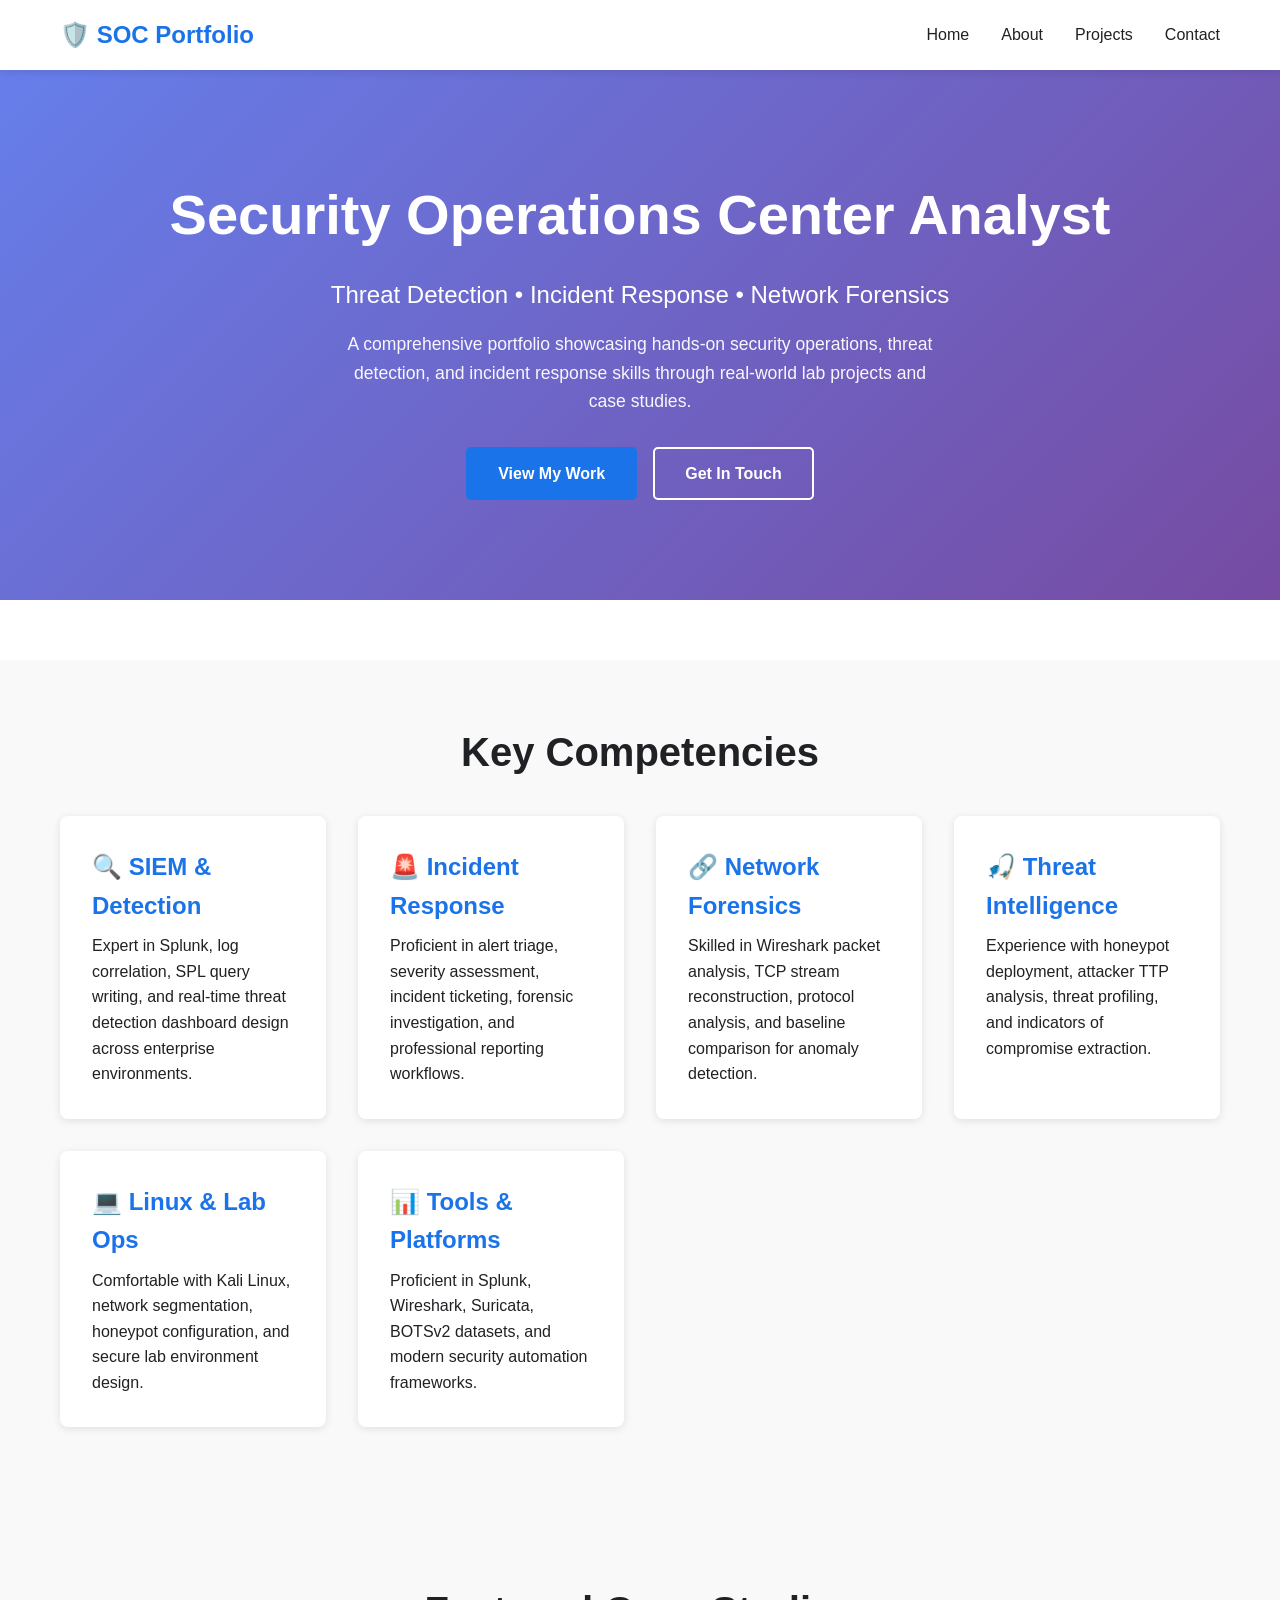
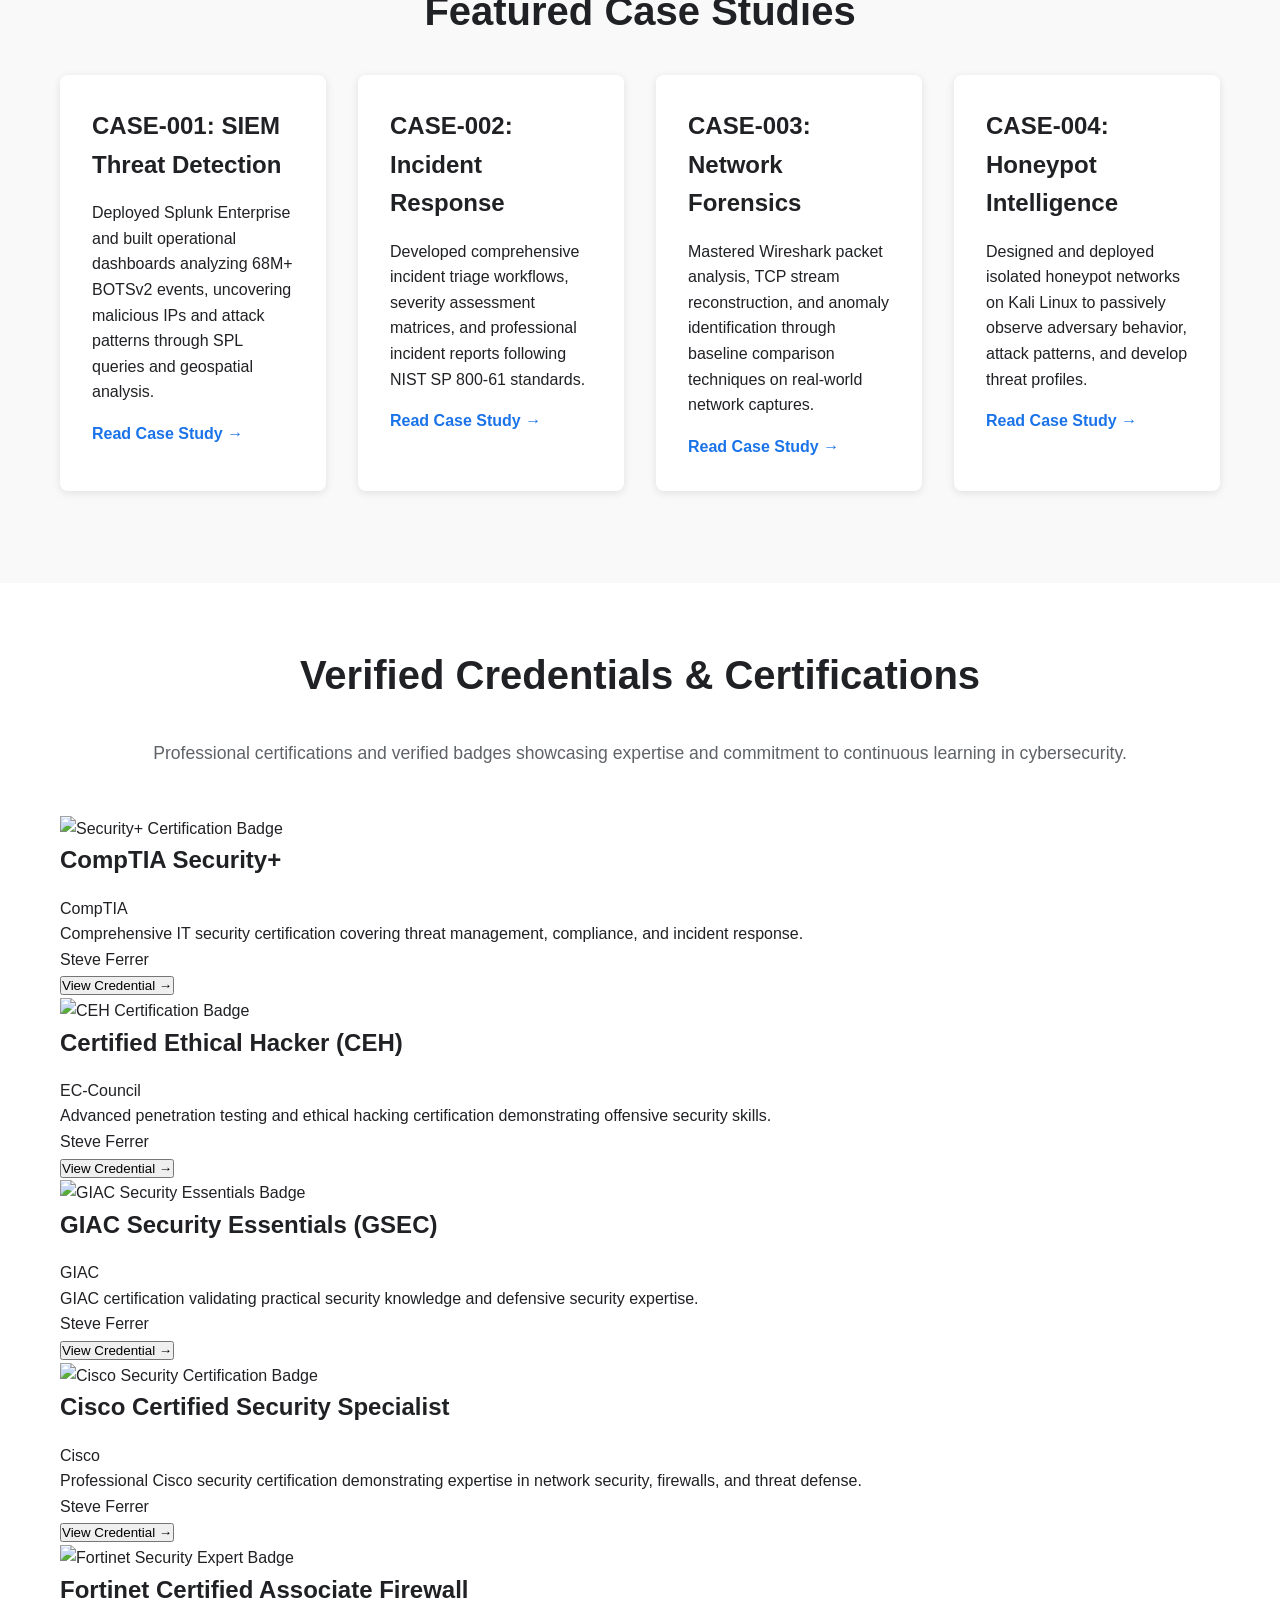
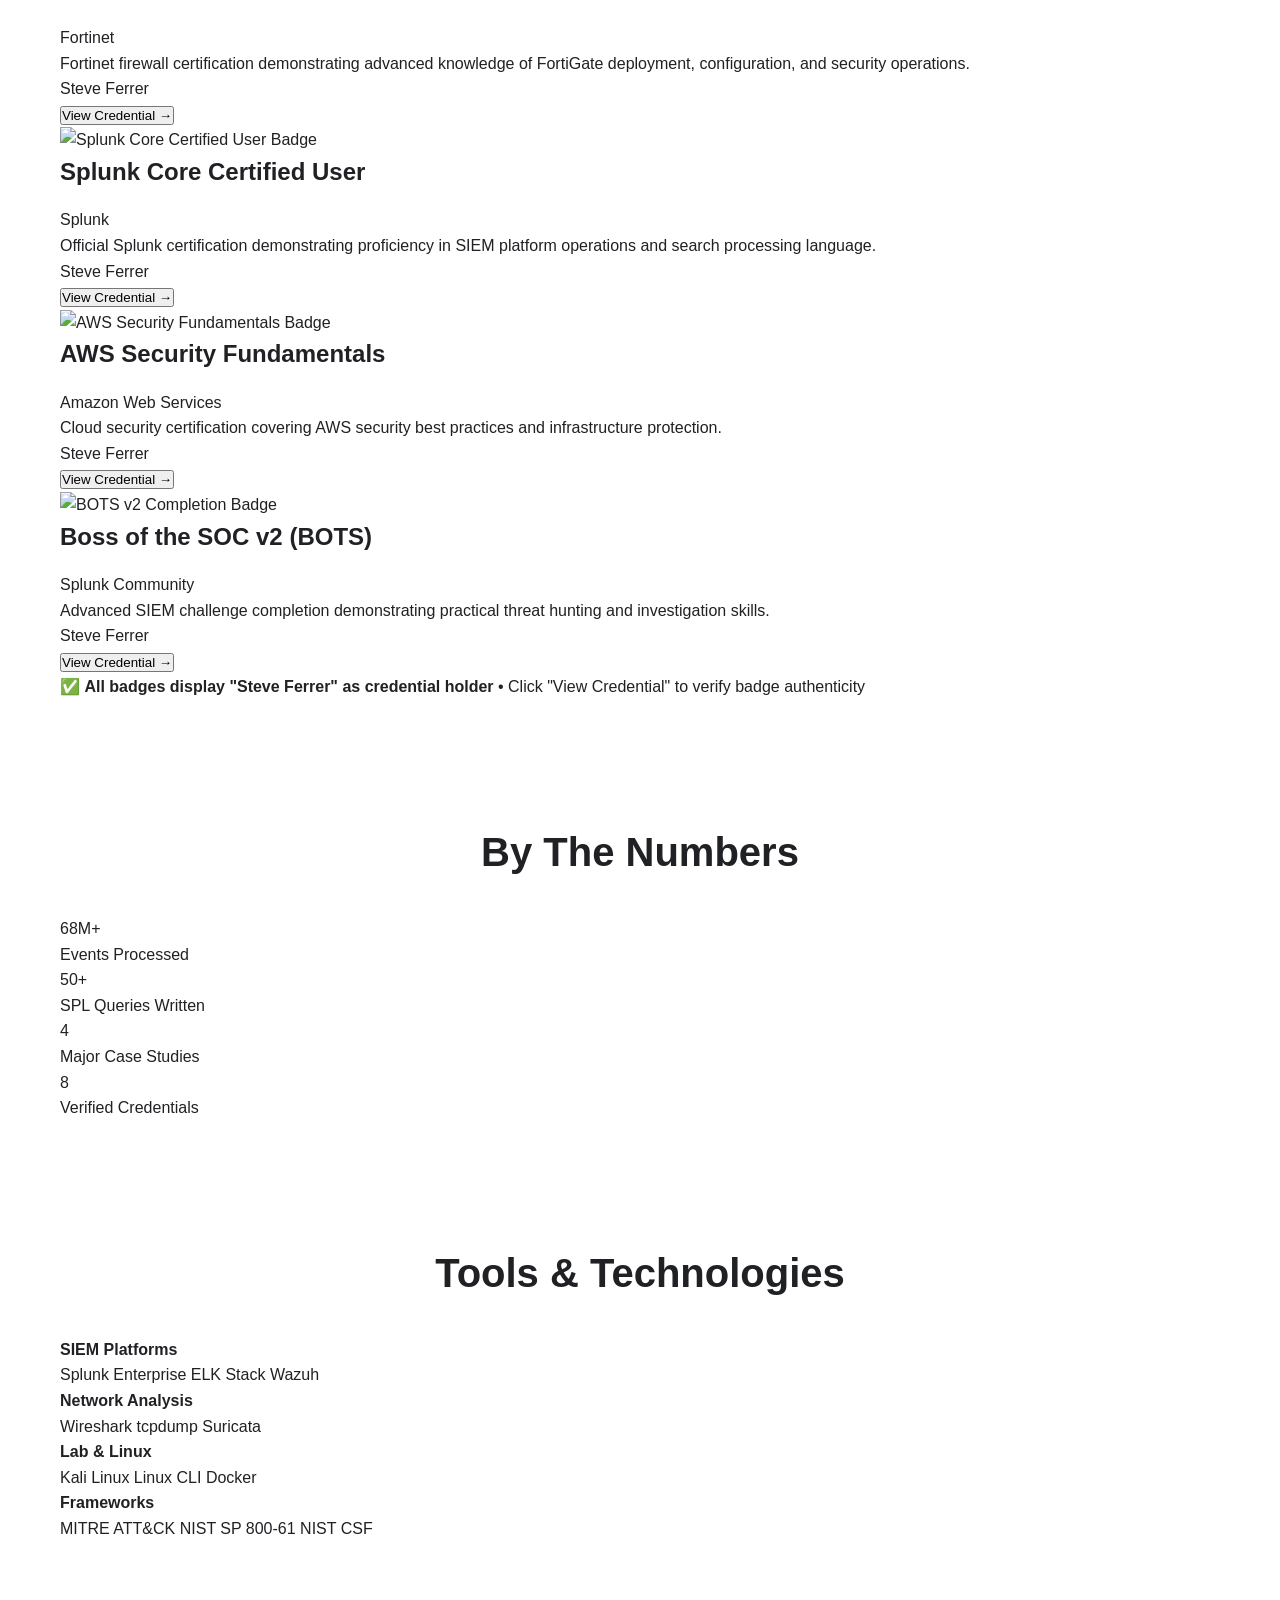
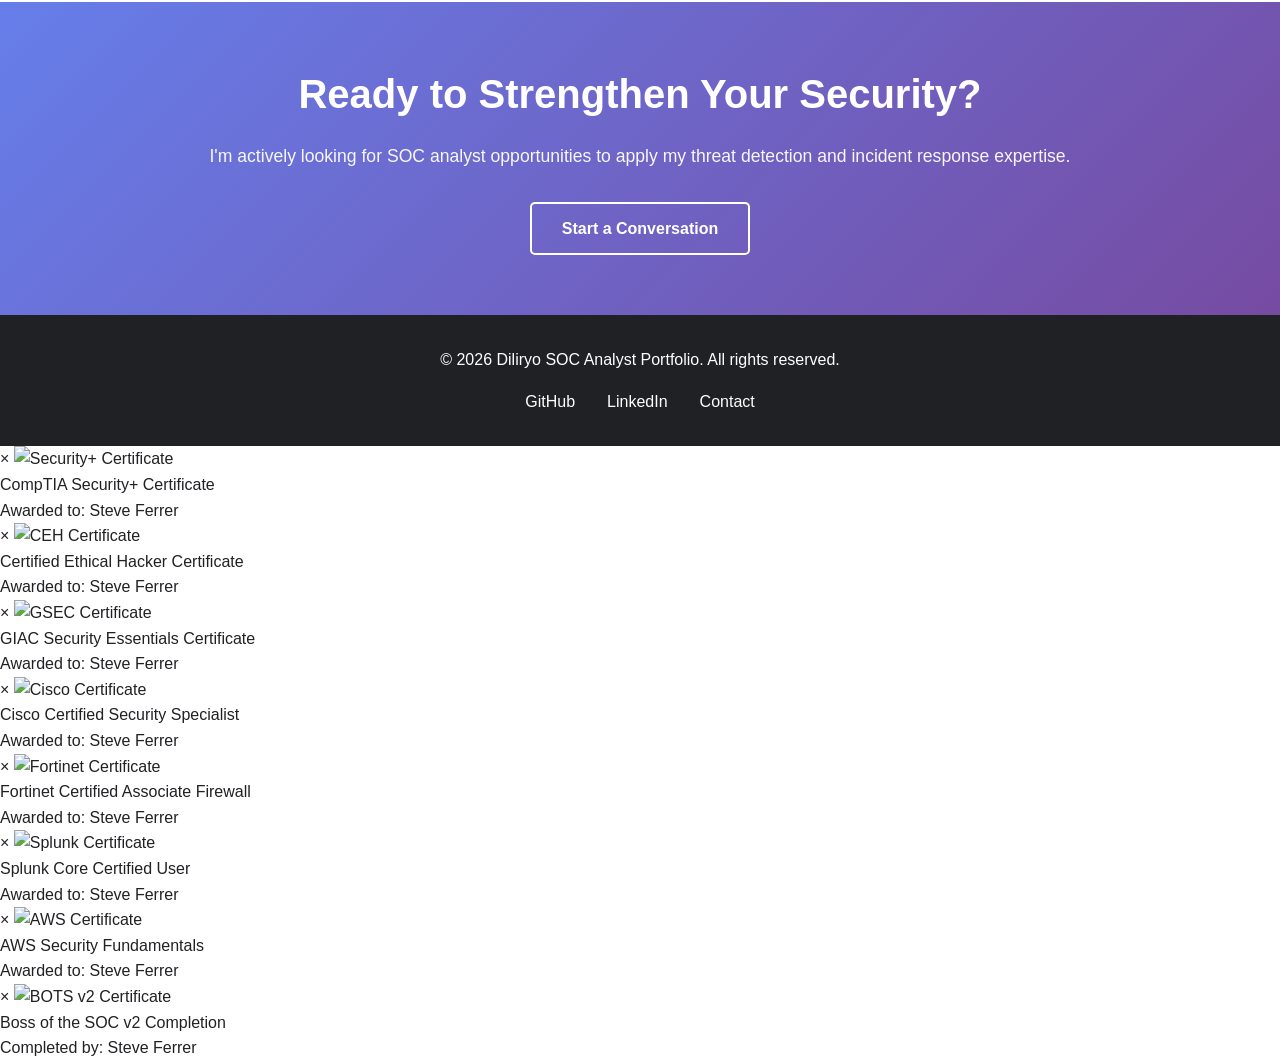
==== commit 3264642f: "Update index.html" ====
--- a/index.html
+++ b/index.html
@@ -290,5 +290,77 @@
     </footer>
 
     <script src="script.js"></script>
+    <!-- Certificate Modals -->
+<div id="security-plus-cert" class="cert-modal">
+    <div class="cert-modal-content">
+        <span class="cert-close" onclick="closeCertModal('security-plus-cert')">&times;</span>
+        <img src="./images/security-plus-cert.png" alt="Security+ Certificate">
+        <p class="cert-title">CompTIA Security+ Certificate</p>
+        <p class="cert-holder">Awarded to: Steve Ferrer</p>
+    </div>
+</div>
+
+<div id="ceh-cert" class="cert-modal">
+    <div class="cert-modal-content">
+        <span class="cert-close" onclick="closeCertModal('ceh-cert')">&times;</span>
+        <img src="./images/ceh-cert.png" alt="CEH Certificate">
+        <p class="cert-title">Certified Ethical Hacker Certificate</p>
+        <p class="cert-holder">Awarded to: Steve Ferrer</p>
+    </div>
+</div>
+
+<div id="gsec-cert" class="cert-modal">
+    <div class="cert-modal-content">
+        <span class="cert-close" onclick="closeCertModal('gsec-cert')">&times;</span>
+        <img src="./images/gsec-cert.png" alt="GSEC Certificate">
+        <p class="cert-title">GIAC Security Essentials Certificate</p>
+        <p class="cert-holder">Awarded to: Steve Ferrer</p>
+    </div>
+</div>
+
+<div id="cisco-cert" class="cert-modal">
+    <div class="cert-modal-content">
+        <span class="cert-close" onclick="closeCertModal('cisco-cert')">&times;</span>
+        <img src="./images/cisco-cert.png" alt="Cisco Certificate">
+        <p class="cert-title">Cisco Certified Security Specialist</p>
+        <p class="cert-holder">Awarded to: Steve Ferrer</p>
+    </div>
+</div>
+
+<div id="fortinet-cert" class="cert-modal">
+    <div class="cert-modal-content">
+        <span class="cert-close" onclick="closeCertModal('fortinet-cert')">&times;</span>
+        <img src="./images/fortinet-cert.png" alt="Fortinet Certificate">
+        <p class="cert-title">Fortinet Certified Associate Firewall</p>
+        <p class="cert-holder">Awarded to: Steve Ferrer</p>
+    </div>
+</div>
+
+<div id="splunk-cert" class="cert-modal">
+    <div class="cert-modal-content">
+        <span class="cert-close" onclick="closeCertModal('splunk-cert')">&times;</span>
+        <img src="./images/splunk-cert.png" alt="Splunk Certificate">
+        <p class="cert-title">Splunk Core Certified User</p>
+        <p class="cert-holder">Awarded to: Steve Ferrer</p>
+    </div>
+</div>
+
+<div id="aws-cert" class="cert-modal">
+    <div class="cert-modal-content">
+        <span class="cert-close" onclick="closeCertModal('aws-cert')">&times;</span>
+        <img src="./images/aws-cert.png" alt="AWS Certificate">
+        <p class="cert-title">AWS Security Fundamentals</p>
+        <p class="cert-holder">Awarded to: Steve Ferrer</p>
+    </div>
+</div>
+
+<div id="botsv2-cert" class="cert-modal">
+    <div class="cert-modal-content">
+        <span class="cert-close" onclick="closeCertModal('botsv2-cert')">&times;</span>
+        <img src="./images/botsv2-cert.png" alt="BOTS v2 Certificate">
+        <p class="cert-title">Boss of the SOC v2 Completion</p>
+        <p class="cert-holder">Completed by: Steve Ferrer</p>
+    </div>
+</div>
 </body>
 </html>
